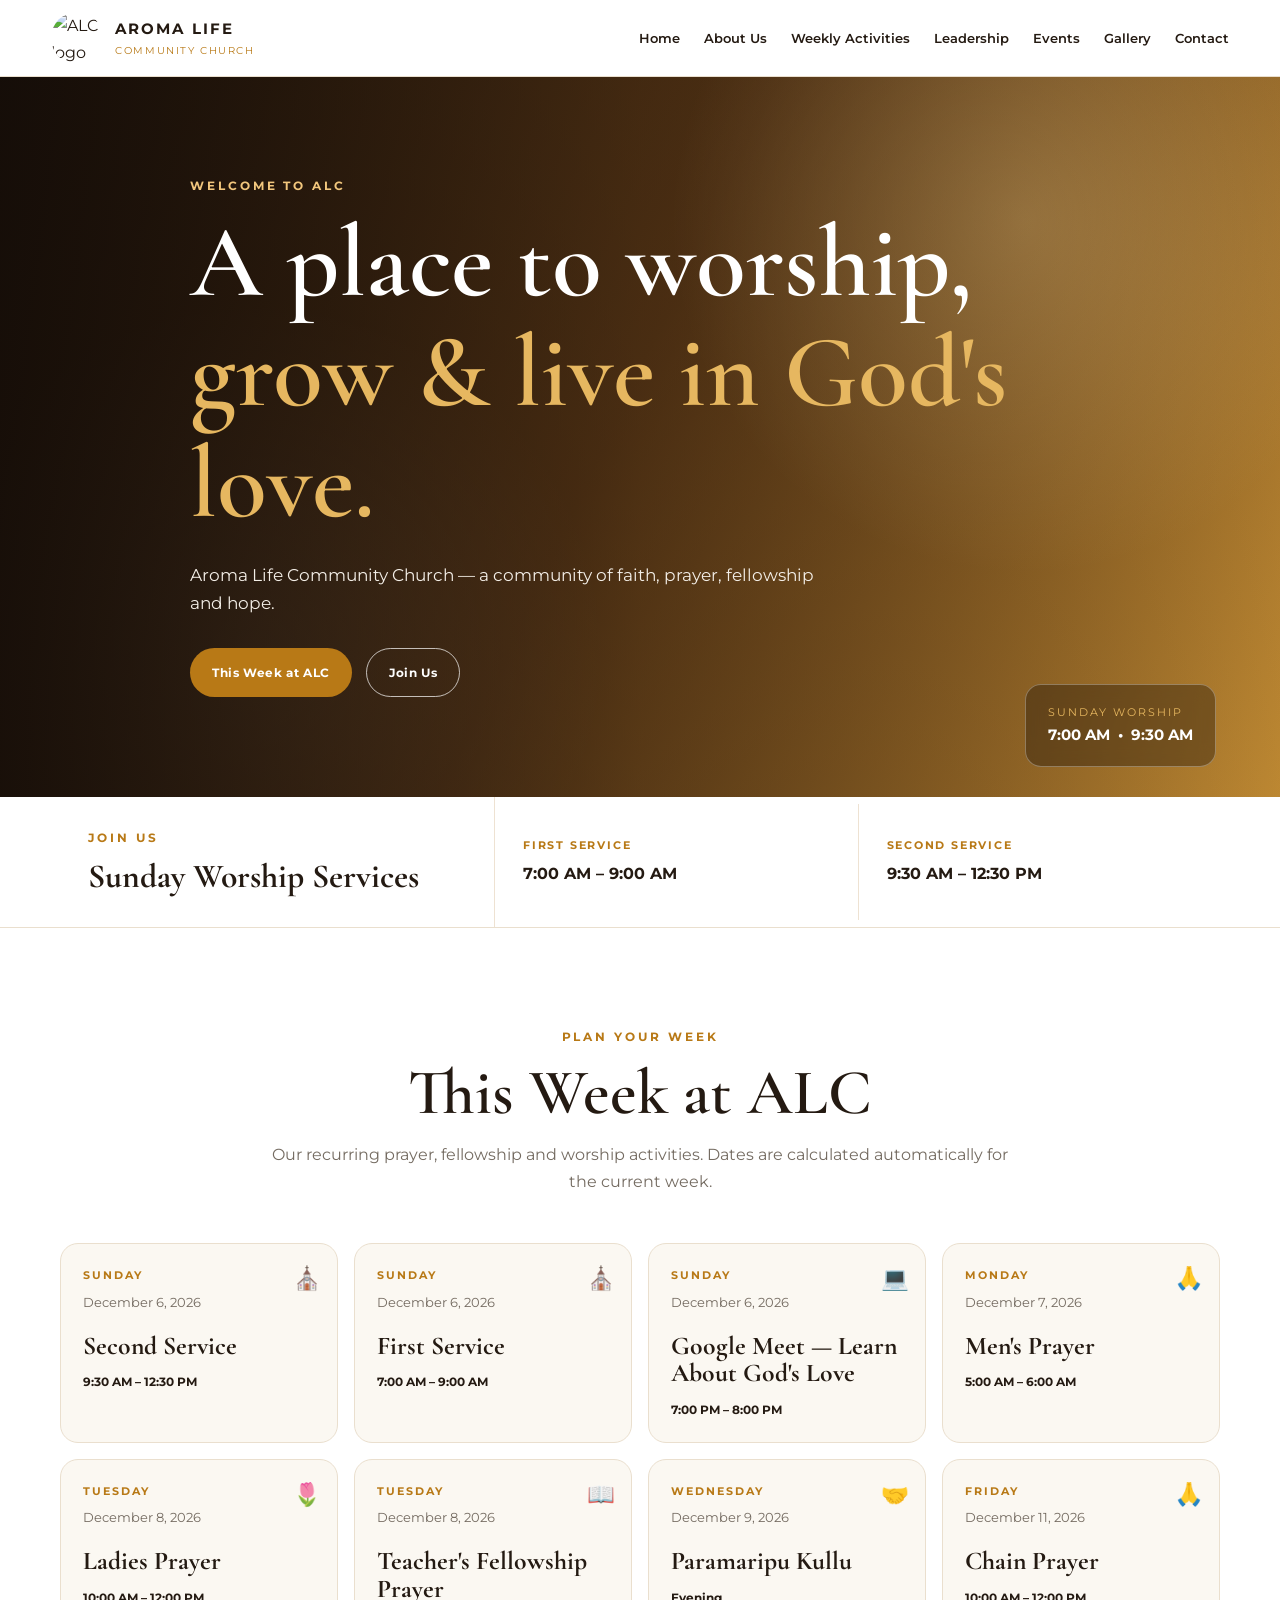
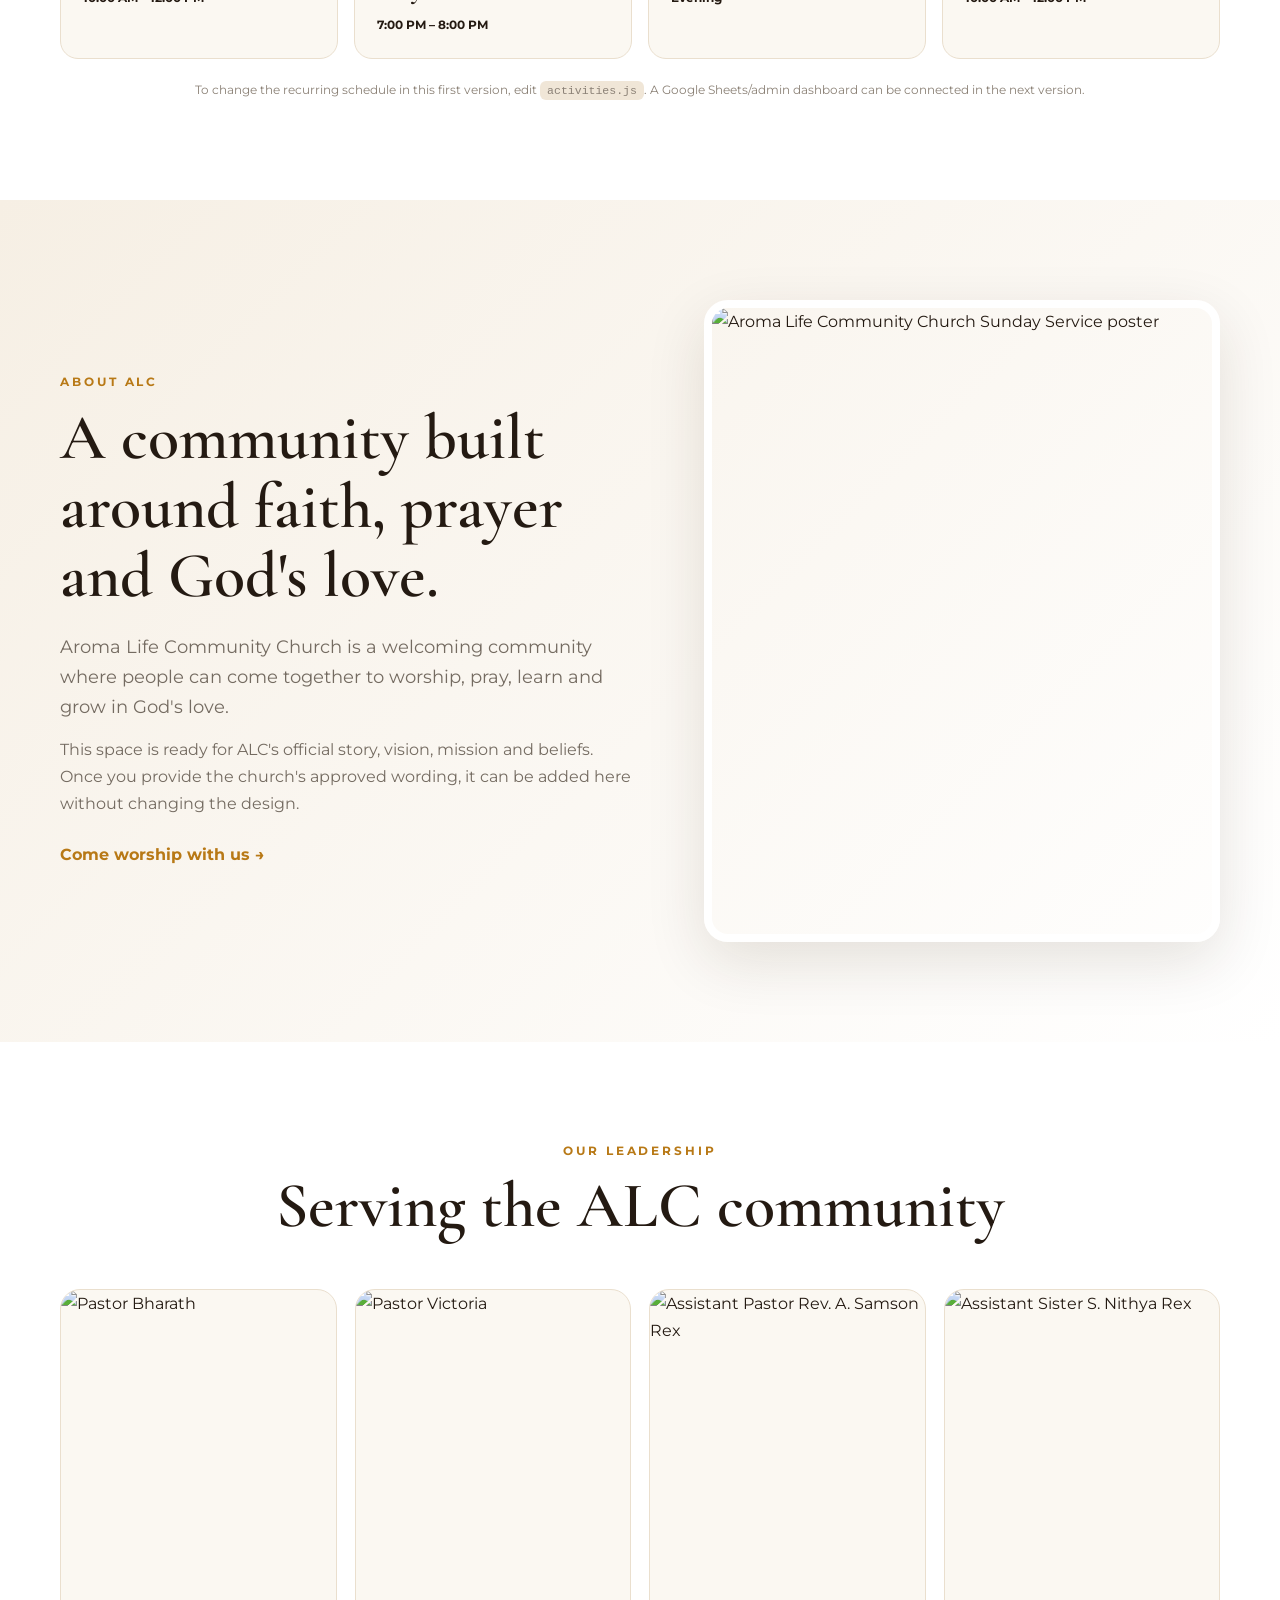
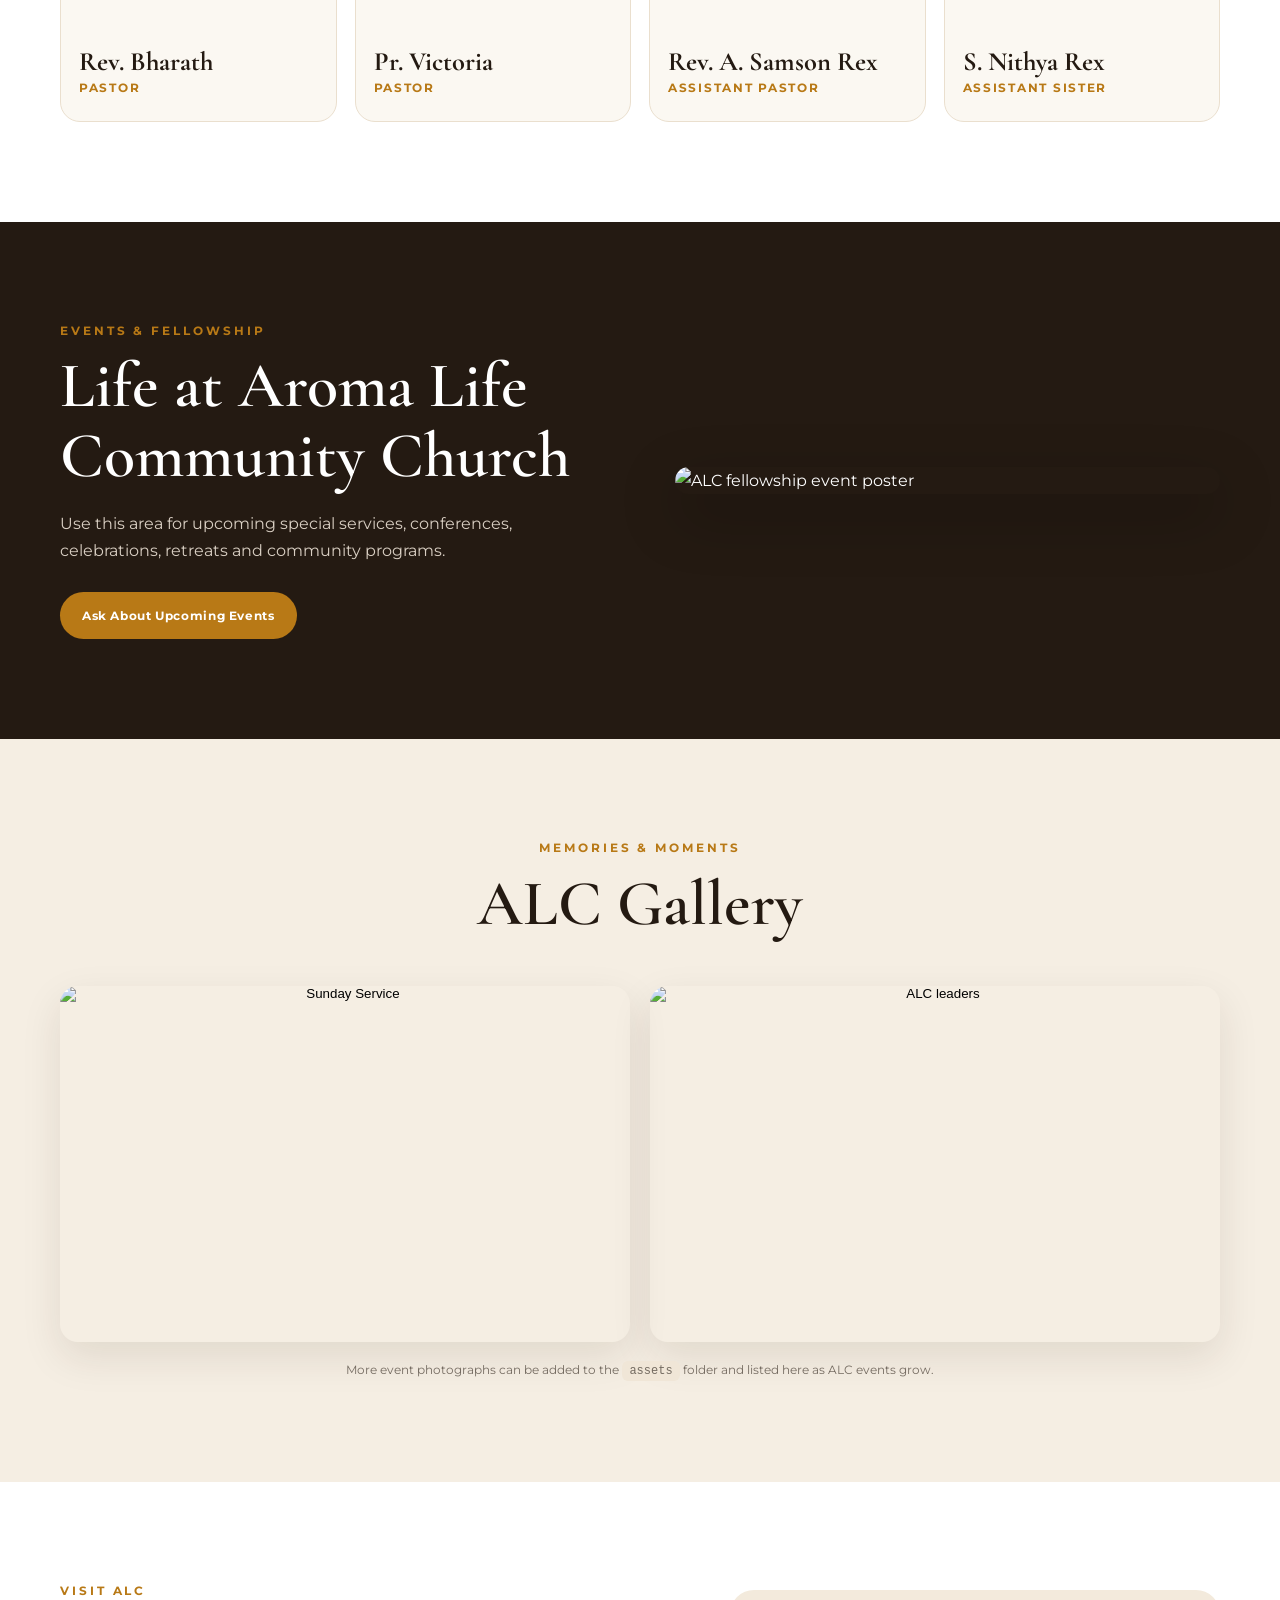
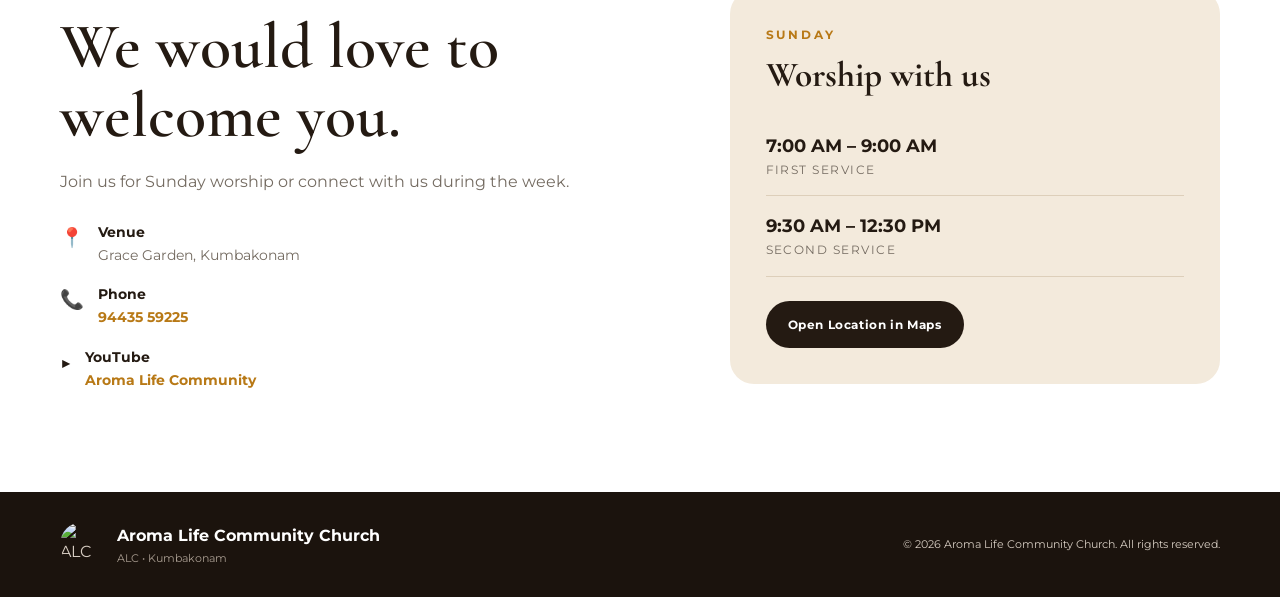
==== index.html @ df5d65b2 "Add files via upload" ====
<!DOCTYPE html>
<html lang="en">
<head>
  <meta charset="UTF-8">
  <meta name="viewport" content="width=device-width, initial-scale=1.0">
  <meta name="description" content="Aroma Life Community Church (ALC) - worship, prayer, fellowship and community in Kumbakonam. View services and weekly activities.">
  <meta name="theme-color" content="#a96f16">
  <meta property="og:title" content="Aroma Life Community Church | ALC">
  <meta property="og:description" content="Welcome to Aroma Life Community Church. Join us for worship, prayer and fellowship.">
  <title>Aroma Life Community Church | ALC</title>
  <link rel="icon" type="image/jpeg" href="assets/alc-logo.jpg">
  <link rel="preconnect" href="https://fonts.googleapis.com">
  <link rel="preconnect" href="https://fonts.gstatic.com" crossorigin>
  <link href="https://fonts.googleapis.com/css2?family=Cormorant+Garamond:wght@500;600;700&family=Montserrat:wght@400;500;600;700&display=swap" rel="stylesheet">
  <link rel="stylesheet" href="style.css">
</head>
<body>
  <header class="site-header">
    <a class="brand" href="#home" aria-label="Aroma Life Community Church home">
      <img src="assets/alc-logo.jpg" alt="ALC logo">
      <span>
        <strong>AROMA LIFE</strong>
        <small>COMMUNITY CHURCH</small>
      </span>
    </a>
    <button class="menu-toggle" aria-label="Open navigation" aria-expanded="false">☰</button>
    <nav class="nav" id="mainNav">
      <a href="#home">Home</a>
      <a href="#about">About Us</a>
      <a href="#activities">Weekly Activities</a>
      <a href="#leadership">Leadership</a>
      <a href="#events">Events</a>
      <a href="#gallery">Gallery</a>
      <a href="#contact">Contact</a>
    </nav>
  </header>

  <main>
    <section id="home" class="hero">
      <div class="hero-overlay"></div>
      <div class="hero-content">
        <p class="eyebrow">WELCOME TO ALC</p>
        <h1>A place to worship,<br><span>grow & live in God's love.</span></h1>
        <p class="hero-text">Aroma Life Community Church — a community of faith, prayer, fellowship and hope.</p>
        <div class="hero-actions">
          <a class="btn btn-primary" href="#activities">This Week at ALC</a>
          <a class="btn btn-outline" href="#contact">Join Us</a>
        </div>
      </div>
      <div class="hero-badge">
        <span>Sunday Worship</span>
        <strong>7:00 AM &nbsp;•&nbsp; 9:30 AM</strong>
      </div>
    </section>

    <section class="service-strip">
      <div class="container service-grid">
        <div class="service-intro">
          <p class="eyebrow">JOIN US</p>
          <h2>Sunday Worship Services</h2>
        </div>
        <div class="service-card">
          <span>FIRST SERVICE</span>
          <strong>7:00 AM – 9:00 AM</strong>
        </div>
        <div class="service-card">
          <span>SECOND SERVICE</span>
          <strong>9:30 AM – 12:30 PM</strong>
        </div>
      </div>
    </section>

    <section id="activities" class="section activities-section">
      <div class="container">
        <div class="section-heading">
          <p class="eyebrow">PLAN YOUR WEEK</p>
          <h2>This Week at ALC</h2>
          <p>Our recurring prayer, fellowship and worship activities. Dates are calculated automatically for the current week.</p>
        </div>
        <div id="activitiesGrid" class="activities-grid"></div>
        <p class="edit-note">To change the recurring schedule in this first version, edit <code>activities.js</code>. A Google Sheets/admin dashboard can be connected in the next version.</p>
      </div>
    </section>

    <section id="about" class="section about-section">
      <div class="container about-grid">
        <div>
          <p class="eyebrow">ABOUT ALC</p>
          <h2>A community built around faith, prayer and God's love.</h2>
          <p class="lead">Aroma Life Community Church is a welcoming community where people can come together to worship, pray, learn and grow in God's love.</p>
          <p>This space is ready for ALC's official story, vision, mission and beliefs. Once you provide the church's approved wording, it can be added here without changing the design.</p>
          <a class="text-link" href="#contact">Come worship with us →</a>
        </div>
        <div class="about-card">
          <img src="assets/sunday-service-poster.jpg" alt="Aroma Life Community Church Sunday Service poster">
        </div>
      </div>
    </section>

    <section id="leadership" class="section leadership-section">
      <div class="container">
        <div class="section-heading">
          <p class="eyebrow">OUR LEADERSHIP</p>
          <h2>Serving the ALC community</h2>
        </div>
        <div class="leaders-grid">
          <article class="leader-card">
            <img src="assets/pastor-bharath.jpg" alt="Pastor Bharath">
            <div><h3>Rev. Bharath</h3><p>Pastor</p></div>
          </article>
          <article class="leader-card">
            <img src="assets/pastor-victoria.jpg" alt="Pastor Victoria">
            <div><h3>Pr. Victoria</h3><p>Pastor</p></div>
          </article>
          <article class="leader-card">
            <img src="assets/assistant-pastor-samson-rex.jpg" alt="Assistant Pastor Rev. A. Samson Rex">
            <div><h3>Rev. A. Samson Rex</h3><p>Assistant Pastor</p></div>
          </article>
          <article class="leader-card">
            <img src="assets/assistant-sister-nithya-rex.jpg" alt="Assistant Sister S. Nithya Rex">
            <div><h3>S. Nithya Rex</h3><p>Assistant Sister</p></div>
          </article>
        </div>
      </div>
    </section>

    <section id="events" class="section events-section">
      <div class="container events-grid">
        <div class="event-copy">
          <p class="eyebrow">EVENTS & FELLOWSHIP</p>
          <h2>Life at Aroma Life Community Church</h2>
          <p>Use this area for upcoming special services, conferences, celebrations, retreats and community programs.</p>
          <a class="btn btn-primary" href="#contact">Ask About Upcoming Events</a>
        </div>
        <img src="assets/assistant-leaders-poster.jpg" alt="ALC fellowship event poster">
      </div>
    </section>

    <section id="gallery" class="section gallery-section">
      <div class="container">
        <div class="section-heading">
          <p class="eyebrow">MEMORIES & MOMENTS</p>
          <h2>ALC Gallery</h2>
        </div>
        <div class="gallery-grid">
          <button class="gallery-item" data-full="assets/sunday-service-poster.jpg"><img src="assets/sunday-service-poster.jpg" alt="Sunday Service"></button>
          <button class="gallery-item" data-full="assets/assistant-leaders-poster.jpg"><img src="assets/assistant-leaders-poster.jpg" alt="ALC leaders"></button>
        </div>
        <p class="gallery-note">More event photographs can be added to the <code>assets</code> folder and listed here as ALC events grow.</p>
      </div>
    </section>

    <section id="contact" class="section contact-section">
      <div class="container contact-grid">
        <div>
          <p class="eyebrow">VISIT ALC</p>
          <h2>We would love to welcome you.</h2>
          <p>Join us for Sunday worship or connect with us during the week.</p>
          <div class="contact-list">
            <div><span>📍</span><p><strong>Venue</strong><br>Grace Garden, Kumbakonam</p></div>
            <div><span>📞</span><p><strong>Phone</strong><br><a href="tel:+919443559225">94435 59225</a></p></div>
            <div><span>▶</span><p><strong>YouTube</strong><br><a href="https://www.youtube.com/@aromalifecommunity" target="_blank" rel="noopener">Aroma Life Community</a></p></div>
          </div>
        </div>
        <div class="contact-card">
          <p class="eyebrow">SUNDAY</p>
          <h3>Worship with us</h3>
          <div class="contact-time"><strong>7:00 AM – 9:00 AM</strong><span>First Service</span></div>
          <div class="contact-time"><strong>9:30 AM – 12:30 PM</strong><span>Second Service</span></div>
          <a class="btn btn-dark" href="https://www.google.com/maps/search/?api=1&query=Grace+Garden+Kumbakonam" target="_blank" rel="noopener">Open Location in Maps</a>
        </div>
      </div>
    </section>
  </main>

  <footer class="footer">
    <div class="container footer-grid">
      <div class="footer-brand">
        <img src="assets/alc-logo.jpg" alt="ALC logo">
        <div><strong>Aroma Life Community Church</strong><span>ALC • Kumbakonam</span></div>
      </div>
      <p>© <span id="year"></span> Aroma Life Community Church. All rights reserved.</p>
    </div>
  </footer>

  <div class="lightbox" id="lightbox" aria-hidden="true">
    <button class="lightbox-close" aria-label="Close image">×</button>
    <img id="lightboxImage" src="" alt="">
  </div>

  <script src="activities.js"></script>
  <script src="script.js"></script>
</body>
</html>
---- style.css ----
*{box-sizing:border-box;margin:0;padding:0}
:root{--gold:#b87916;--gold2:#d39a3a;--ink:#241a12;--cream:#fbf8f2;--soft:#f3eadc;--white:#fff;--muted:#746b61;--shadow:0 20px 60px rgba(50,30,10,.12)}
html{scroll-behavior:smooth}
body{font-family:Montserrat,Arial,sans-serif;color:var(--ink);background:var(--cream);line-height:1.7}
a{text-decoration:none;color:inherit}
img{max-width:100%;display:block}
.container{width:min(1160px,92%);margin:auto}
.site-header{position:sticky;top:0;z-index:50;display:flex;align-items:center;justify-content:space-between;padding:12px 4%;background:rgba(255,255,255,.96);backdrop-filter:blur(12px);border-bottom:1px solid #eadfce}
.brand{display:flex;align-items:center;gap:12px}
.brand img{width:52px;height:52px;border-radius:50%;object-fit:cover}
.brand strong{display:block;letter-spacing:.14em;font-size:.92rem}
.brand small{display:block;letter-spacing:.16em;color:var(--gold);font-size:.62rem}
.nav{display:flex;align-items:center;gap:24px;font-size:.82rem;font-weight:600}
.nav a{position:relative;padding:8px 0}
.nav a:after{content:"";position:absolute;left:0;bottom:0;width:0;height:2px;background:var(--gold);transition:.25s}
.nav a:hover:after{width:100%}
.menu-toggle{display:none;border:0;background:none;font-size:1.6rem;color:var(--ink)}
.hero{position:relative;min-height:78vh;display:grid;place-items:center;overflow:hidden;background:linear-gradient(115deg,#20170f 0%,#5d3b19 48%,#d39a3a 100%)}
.hero:before{content:"";position:absolute;inset:0;background:radial-gradient(circle at 80% 20%,rgba(255,220,150,.38),transparent 30%),radial-gradient(circle at 20% 80%,rgba(255,255,255,.09),transparent 30%)}
.hero-overlay{position:absolute;inset:0;background:linear-gradient(90deg,rgba(20,12,7,.88),rgba(45,25,8,.42),rgba(60,30,5,.15))}
.hero-content{position:relative;z-index:2;width:min(900px,90%);color:#fff;text-align:left;padding:100px 0}
.eyebrow{font-size:.73rem;letter-spacing:.25em;font-weight:700;color:var(--gold);text-transform:uppercase;margin-bottom:10px}
.hero .eyebrow{color:#f2c77d}
h1,h2,h3{font-family:"Cormorant Garamond",Georgia,serif;line-height:1.08}
h1{font-size:clamp(3.4rem,8vw,7rem);font-weight:600}
h1 span{color:#e6b760}
.hero-text{max-width:650px;margin:22px 0 30px;font-size:1.05rem;color:#f3eee7}
.hero-actions{display:flex;gap:14px;flex-wrap:wrap}
.btn{display:inline-flex;align-items:center;justify-content:center;padding:13px 22px;border-radius:999px;font-size:.78rem;font-weight:700;letter-spacing:.05em;transition:.25s}
.btn-primary{background:var(--gold);color:#fff}.btn-primary:hover{background:#955f0e;transform:translateY(-2px)}
.btn-outline{border:1px solid rgba(255,255,255,.7);color:#fff}.btn-outline:hover{background:#fff;color:var(--ink)}
.btn-dark{background:var(--ink);color:#fff}.btn-dark:hover{background:#4b3420}
.hero-badge{position:absolute;right:5%;bottom:30px;z-index:2;padding:18px 22px;border:1px solid rgba(255,255,255,.3);background:rgba(20,12,7,.35);backdrop-filter:blur(10px);color:#fff;border-radius:16px}
.hero-badge span,.hero-badge strong{display:block}.hero-badge span{font-size:.7rem;letter-spacing:.18em;text-transform:uppercase;color:#e6b760}.hero-badge strong{font-size:.95rem}
.service-strip{background:#fff;border-bottom:1px solid #eadfce}
.service-grid{display:grid;grid-template-columns:1.2fr 1fr 1fr;align-items:center}
.service-intro,.service-card{padding:32px 28px}.service-intro{border-right:1px solid #eee2d2}.service-intro h2{font-size:2.1rem}
.service-card{display:flex;flex-direction:column;gap:5px}.service-card+ .service-card{border-left:1px solid #eee2d2}.service-card span{font-size:.7rem;letter-spacing:.16em;color:var(--gold);font-weight:700}.service-card strong{font-size:1rem}
.section{padding:100px 0}.section-heading{text-align:center;max-width:760px;margin:0 auto 48px}.section-heading h2,.about-grid h2,.events-grid h2,.contact-grid h2{font-size:clamp(2.6rem,5vw,4.4rem);font-weight:600}.section-heading>p:last-child{color:var(--muted);margin-top:14px}
.activities-section{background:#fff}.activities-grid{display:grid;grid-template-columns:repeat(4,1fr);gap:16px}
.activity-card{background:var(--cream);border:1px solid #eadfce;border-radius:18px;padding:22px;min-height:190px;position:relative;overflow:hidden;transition:.25s}
.activity-card:hover{transform:translateY(-4px);box-shadow:var(--shadow)}
.activity-day{font-size:.68rem;letter-spacing:.18em;text-transform:uppercase;color:var(--gold);font-weight:700}.activity-date{font-size:.83rem;color:var(--muted);margin:6px 0 18px}
.activity-card h3{font-size:1.6rem}.activity-time{font-size:.78rem;font-weight:700;margin-top:12px}.activity-icon{position:absolute;right:16px;top:15px;font-size:1.4rem}
.edit-note{text-align:center;color:#8b8176;font-size:.72rem;margin-top:22px}.edit-note code,.gallery-note code{background:#f0e6d7;padding:3px 7px;border-radius:6px}
.about-section{background:linear-gradient(135deg,#f6efe4,#fff)}
.about-grid{display:grid;grid-template-columns:1fr .9fr;gap:70px;align-items:center}.about-grid .lead{font-size:1.1rem;margin:22px 0 14px;color:#4d433a}.about-grid p:not(.eyebrow){color:var(--muted)}
.about-card{border-radius:24px;overflow:hidden;box-shadow:var(--shadow);border:8px solid #fff}.about-card img{width:100%;aspect-ratio:4/5;object-fit:cover}
.text-link{display:inline-block;margin-top:24px;color:var(--gold);font-weight:700}
.leadership-section{background:#fff}.leaders-grid{display:grid;grid-template-columns:repeat(4,1fr);gap:18px}
.leader-card{background:#fbf8f2;border:1px solid #eadfce;border-radius:20px;overflow:hidden;transition:.25s}.leader-card:hover{transform:translateY(-5px);box-shadow:var(--shadow)}
.leader-card img{width:100%;height:340px;object-fit:cover;object-position:center top}.leader-card div{padding:18px 18px 22px}.leader-card h3{font-size:1.65rem}.leader-card p{color:var(--gold);font-size:.72rem;text-transform:uppercase;letter-spacing:.15em;font-weight:700;margin-top:3px}
.events-section{background:#241a12;color:#fff}.events-grid{display:grid;grid-template-columns:1fr 1fr;gap:70px;align-items:center}.events-grid p:not(.eyebrow){color:#d9cfc3;margin:20px 0 28px}.events-grid img{border-radius:22px;box-shadow:0 20px 60px rgba(0,0,0,.3)}
.gallery-section{background:#f5eee3}.gallery-grid{display:grid;grid-template-columns:repeat(2,1fr);gap:20px}.gallery-item{border:0;padding:0;background:none;cursor:pointer;border-radius:18px;overflow:hidden;box-shadow:0 15px 40px rgba(50,30,10,.1)}.gallery-item img{width:100%;aspect-ratio:16/10;object-fit:cover;transition:.4s}.gallery-item:hover img{transform:scale(1.03)}.gallery-note{text-align:center;color:var(--muted);font-size:.75rem;margin-top:18px}
.contact-section{background:#fff}.contact-grid{display:grid;grid-template-columns:1.1fr .9fr;gap:70px;align-items:center}.contact-grid>div>p:not(.eyebrow){color:var(--muted);margin:18px 0 26px}.contact-list{display:grid;gap:16px}.contact-list>div{display:flex;gap:14px;align-items:flex-start}.contact-list span{font-size:1.2rem}.contact-list p{font-size:.85rem;color:var(--muted)}.contact-list strong{color:var(--ink)}.contact-list a{color:var(--gold);font-weight:700}
.contact-card{background:var(--soft);border-radius:24px;padding:36px}.contact-card h3{font-size:2.2rem;margin-bottom:22px}.contact-time{padding:15px 0;border-bottom:1px solid #ddcfba}.contact-time strong,.contact-time span{display:block}.contact-time strong{font-size:1.1rem}.contact-time span{font-size:.72rem;color:var(--muted);text-transform:uppercase;letter-spacing:.13em}.contact-card .btn{margin-top:24px}
.footer{background:#1b130d;color:#d7cdc2;padding:30px 0}.footer-grid{display:flex;justify-content:space-between;gap:25px;align-items:center}.footer-brand{display:flex;gap:12px;align-items:center}.footer-brand img{width:45px;height:45px;border-radius:50%;object-fit:cover}.footer-brand strong,.footer-brand span{display:block}.footer-brand strong{color:#fff}.footer-brand span{font-size:.7rem;color:#a99d91}.footer-grid>p{font-size:.7rem}
.lightbox{display:none;position:fixed;inset:0;background:rgba(10,7,4,.9);z-index:100;align-items:center;justify-content:center;padding:30px}.lightbox.open{display:flex}.lightbox img{max-height:90vh;max-width:90vw;border-radius:10px}.lightbox-close{position:absolute;right:25px;top:15px;background:none;border:0;color:#fff;font-size:3rem;cursor:pointer}
@media(max-width:1050px){.nav{gap:14px}.activities-grid{grid-template-columns:repeat(2,1fr)}.leaders-grid{grid-template-columns:repeat(2,1fr)}}
@media(max-width:800px){.site-header{padding:10px 5%}.menu-toggle{display:block}.nav{display:none;position:absolute;left:0;right:0;top:76px;background:#fff;padding:14px 6%;box-shadow:0 15px 30px rgba(0,0,0,.08);flex-direction:column;align-items:flex-start}.nav.open{display:flex}.hero{min-height:82vh}.hero-content{padding:80px 0}.hero-badge{left:5%;right:auto;bottom:22px}.service-grid,.about-grid,.events-grid,.contact-grid{grid-template-columns:1fr}.service-intro{border-right:0;border-bottom:1px solid #eee2d2}.service-card+ .service-card{border-left:0;border-top:1px solid #eee2d2}.about-grid,.events-grid,.contact-grid{gap:35px}.section{padding:75px 0}}
@media(max-width:560px){.brand strong{font-size:.78rem}.brand small{font-size:.52rem}.brand img{width:45px;height:45px}.hero h1{font-size:3.4rem}.hero-text{font-size:.9rem}.hero-badge{padding:13px 16px}.activities-grid,.leaders-grid,.gallery-grid{grid-template-columns:1fr}.leader-card img{height:390px}.section-heading{margin-bottom:34px}.footer-grid{flex-direction:column;align-items:flex-start}}
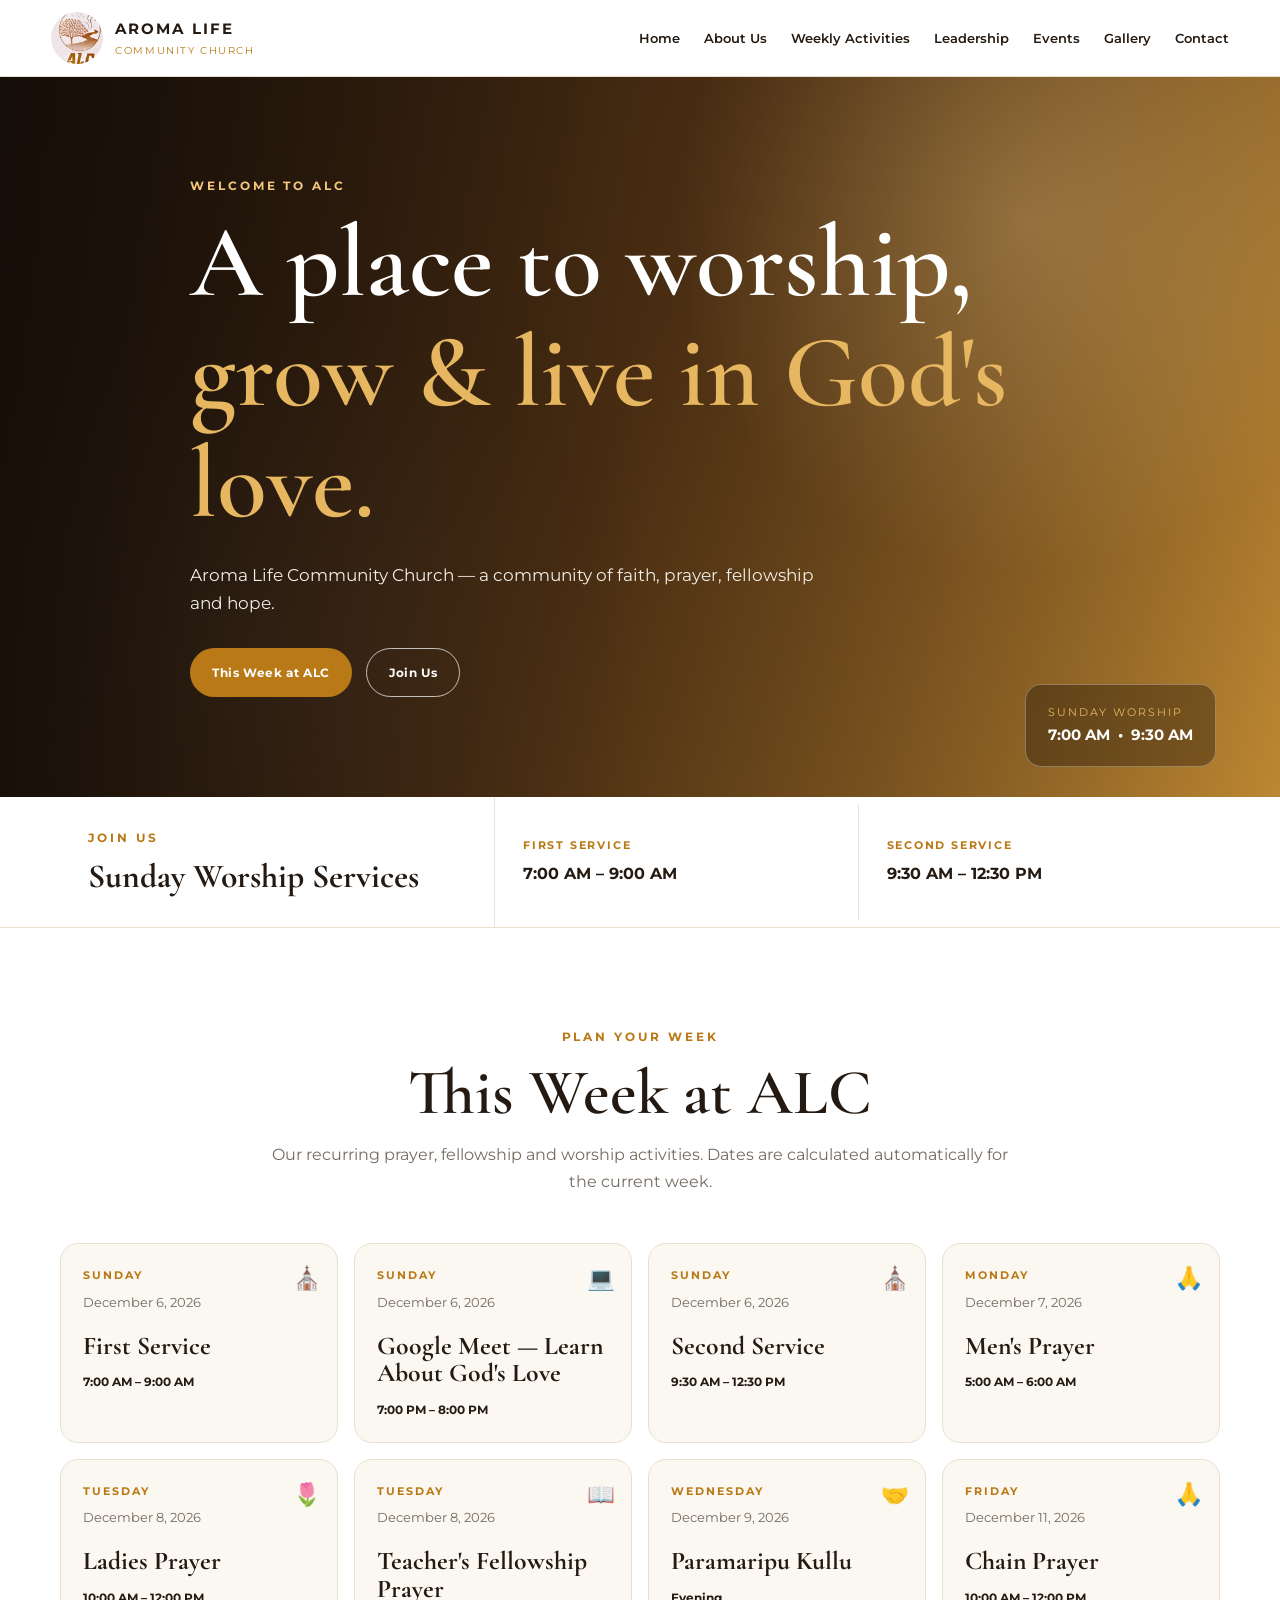
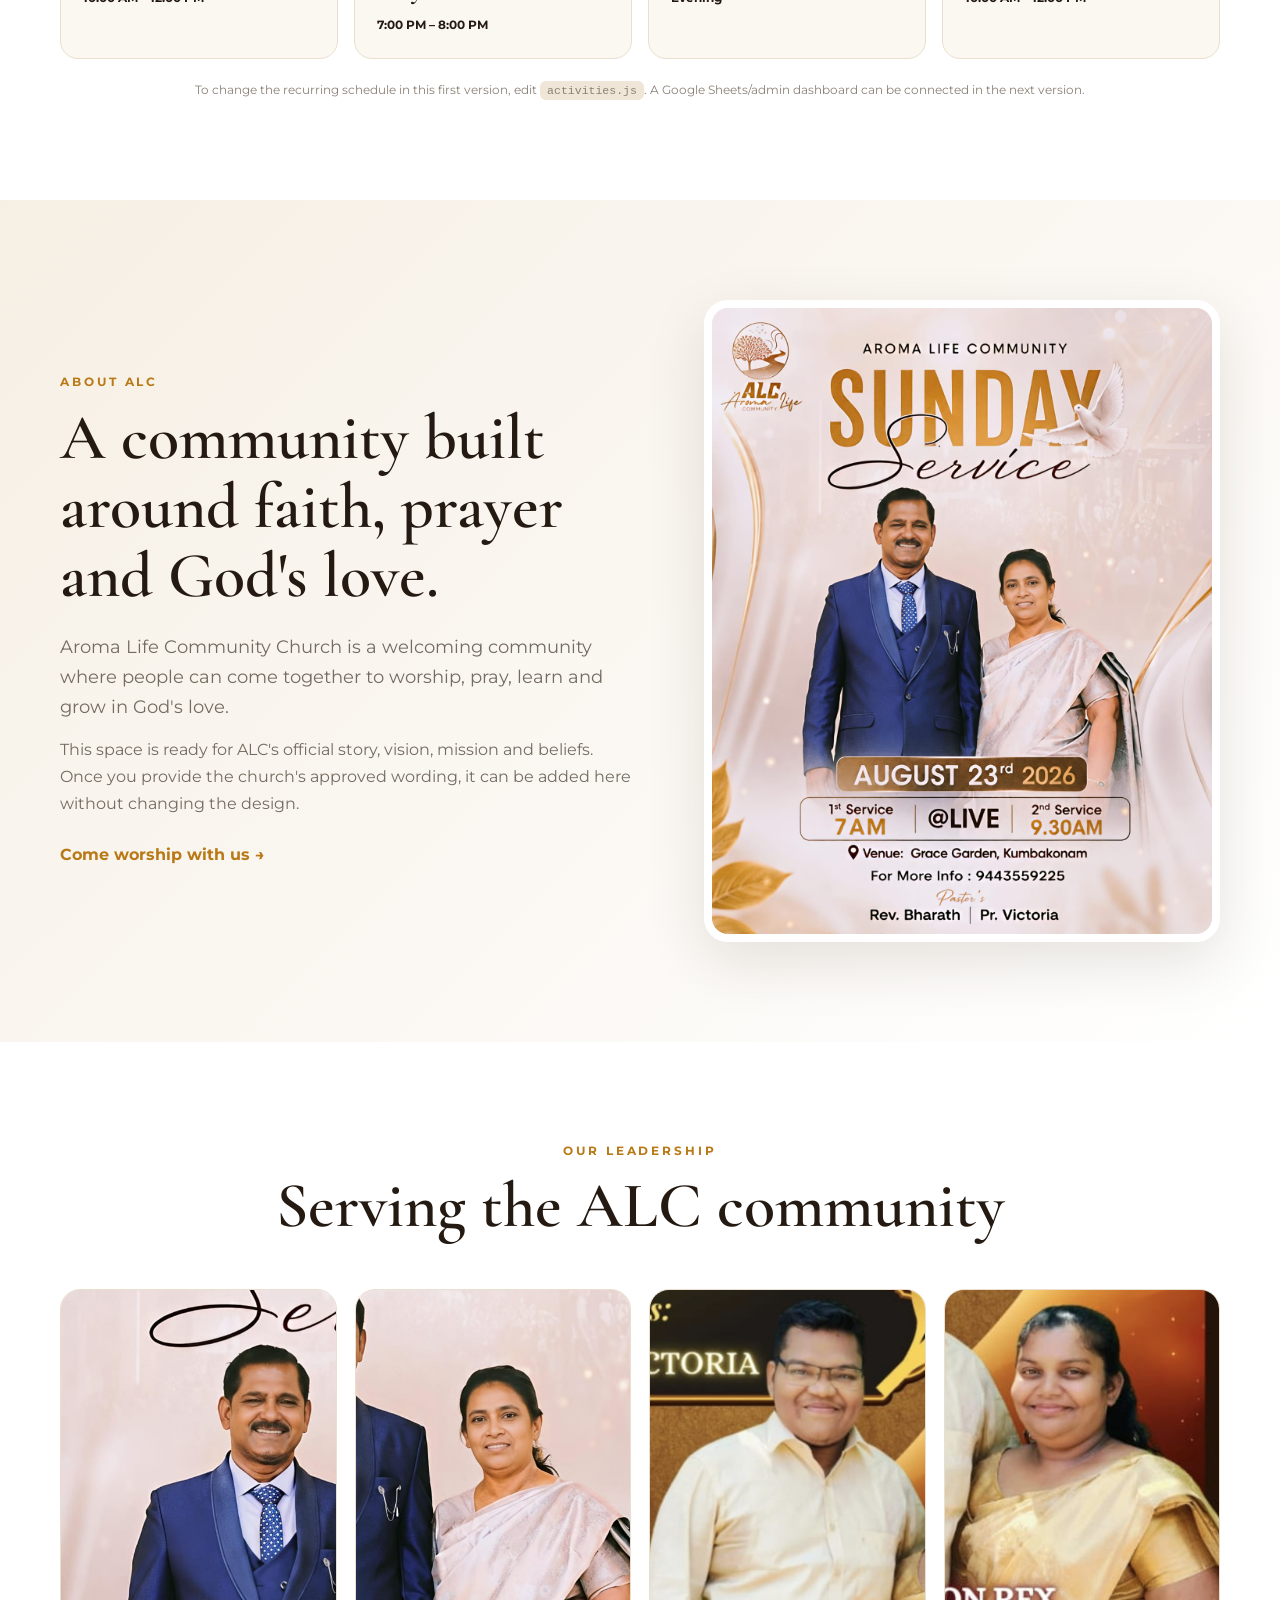
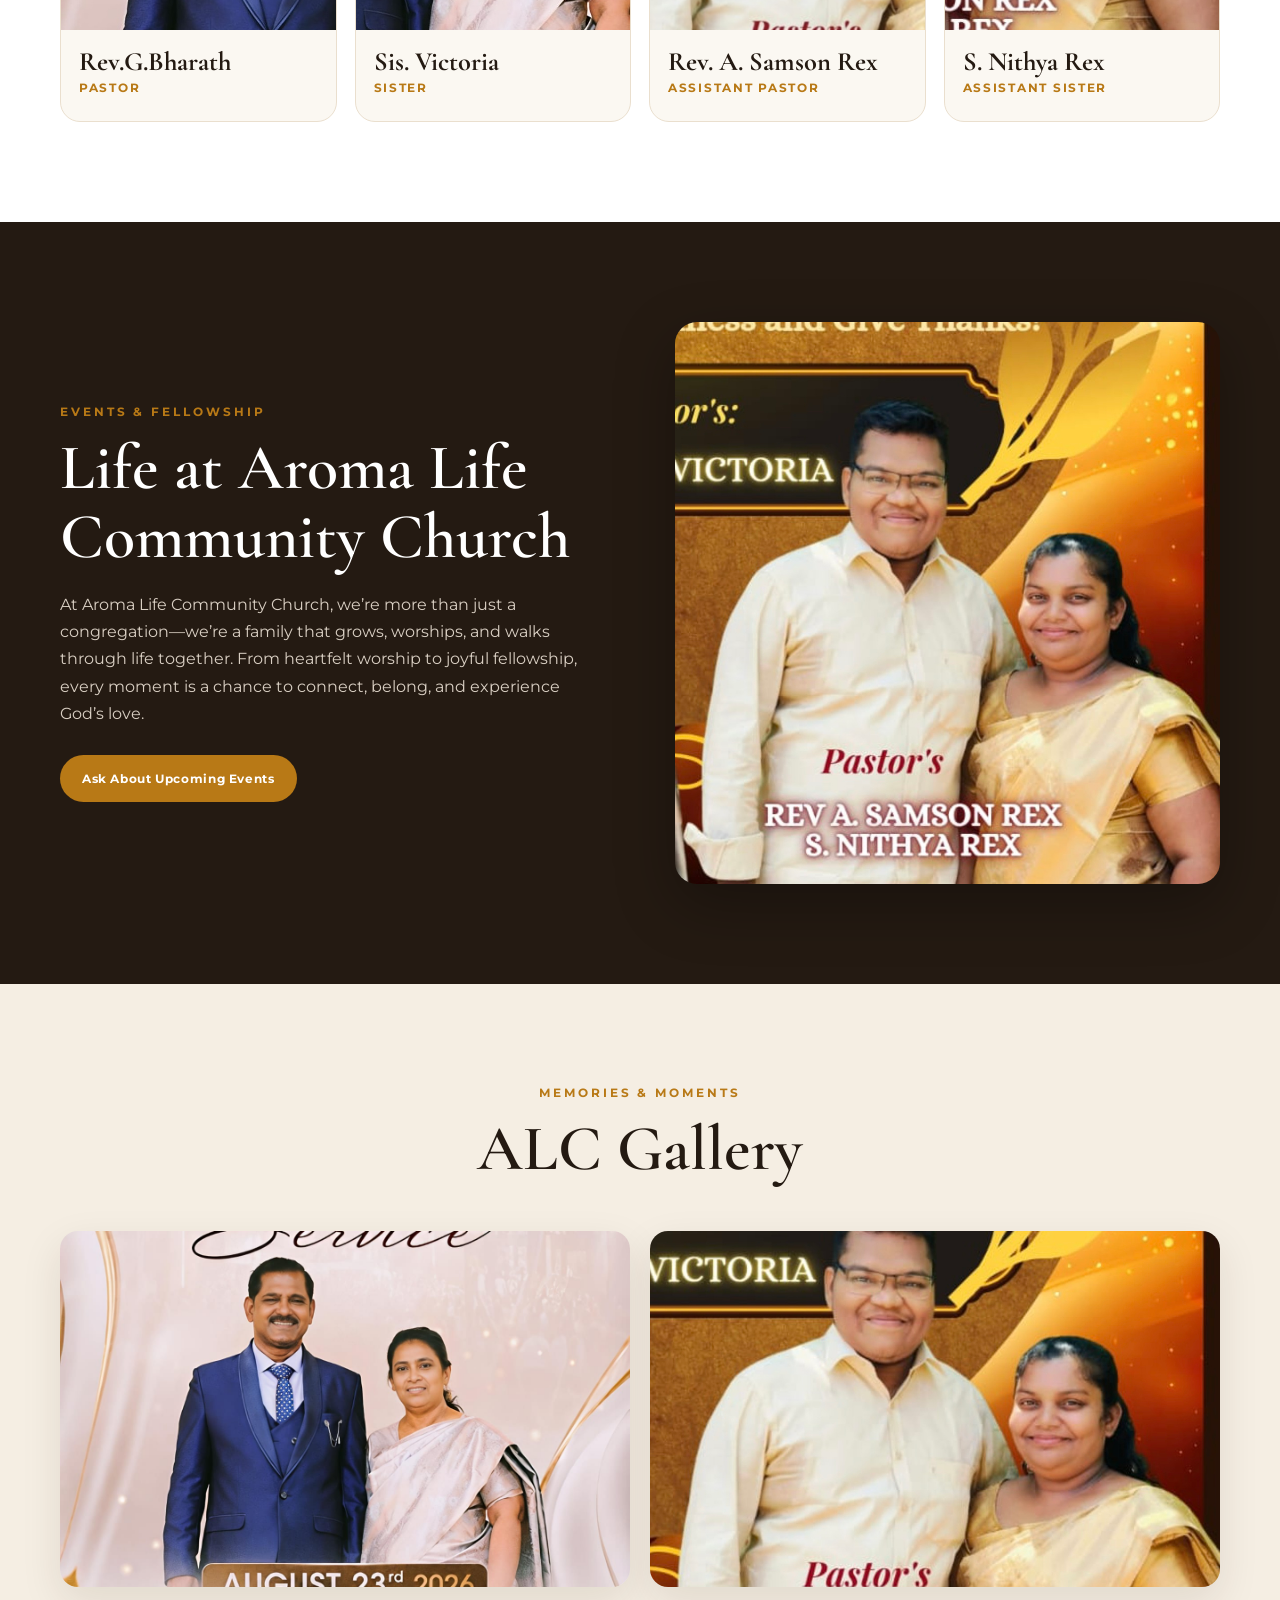
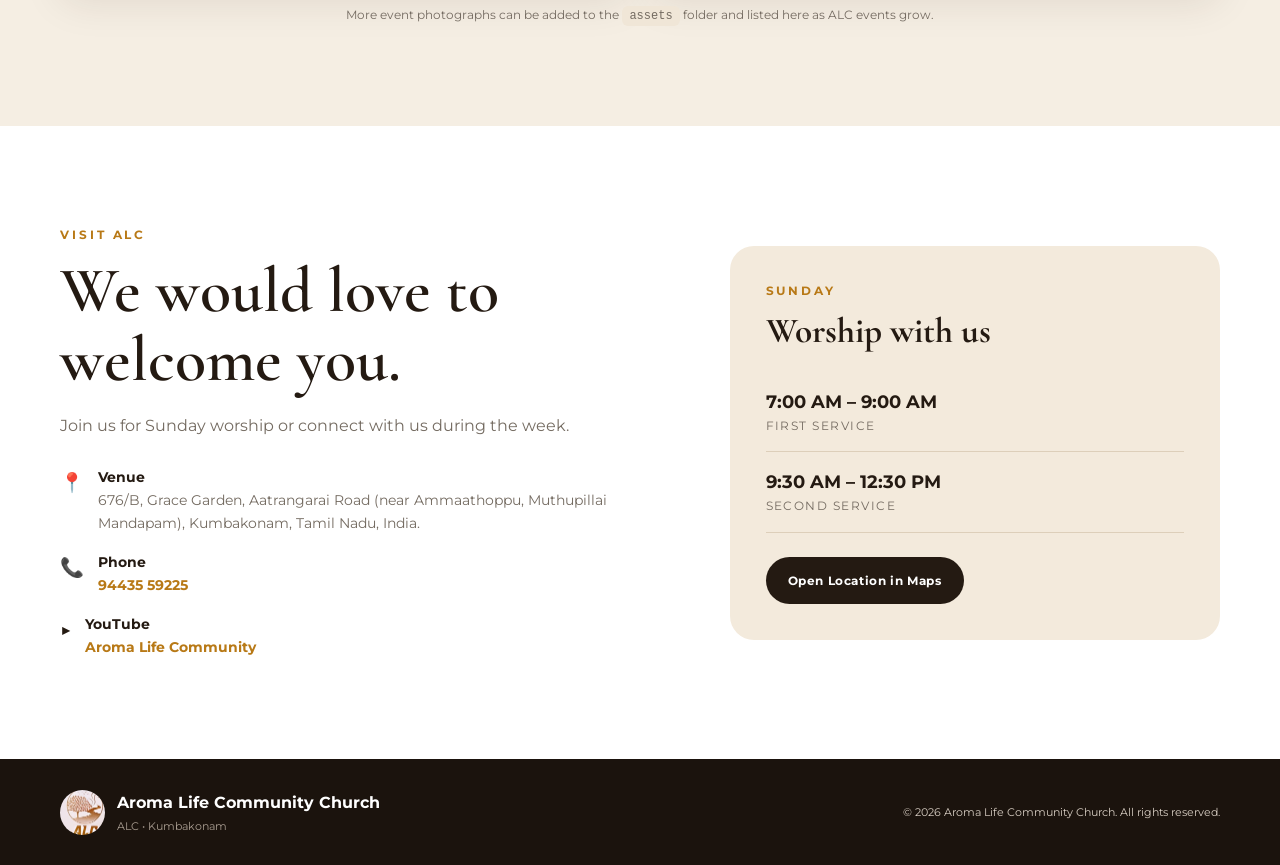
==== commit bf8d2279: "Update index.html" ====
--- a/index.html
+++ b/index.html
@@ -106,11 +106,11 @@
         <div class="leaders-grid">
           <article class="leader-card">
             <img src="assets/pastor-bharath.jpg" alt="Pastor Bharath">
-            <div><h3>Rev. Bharath</h3><p>Pastor</p></div>
+            <div><h3>Rev.G.Bharath</h3><p>Pastor</p></div>
           </article>
           <article class="leader-card">
             <img src="assets/pastor-victoria.jpg" alt="Pastor Victoria">
-            <div><h3>Pr. Victoria</h3><p>Pastor</p></div>
+            <div><h3>Sis. Victoria</h3><p>Sister</p></div>
           </article>
           <article class="leader-card">
             <img src="assets/assistant-pastor-samson-rex.jpg" alt="Assistant Pastor Rev. A. Samson Rex">
@@ -129,7 +129,9 @@
         <div class="event-copy">
           <p class="eyebrow">EVENTS & FELLOWSHIP</p>
           <h2>Life at Aroma Life Community Church</h2>
-          <p>Use this area for upcoming special services, conferences, celebrations, retreats and community programs.</p>
+          <p>At Aroma Life Community Church, we’re more than just a congregation—we’re a family that grows, worships, and walks through life together.
+From heartfelt worship to joyful fellowship, every moment is a chance to connect, belong, and experience God’s love.
+</p>
           <a class="btn btn-primary" href="#contact">Ask About Upcoming Events</a>
         </div>
         <img src="assets/assistant-leaders-poster.jpg" alt="ALC fellowship event poster">
@@ -157,7 +159,7 @@
           <h2>We would love to welcome you.</h2>
           <p>Join us for Sunday worship or connect with us during the week.</p>
           <div class="contact-list">
-            <div><span>📍</span><p><strong>Venue</strong><br>Grace Garden, Kumbakonam</p></div>
+            <div><span>📍</span><p><strong>Venue</strong><br>676/B, Grace Garden, Aatrangarai Road (near Ammaathoppu, Muthupillai Mandapam), Kumbakonam, Tamil Nadu, India.</p></div>
             <div><span>📞</span><p><strong>Phone</strong><br><a href="tel:+919443559225">94435 59225</a></p></div>
             <div><span>▶</span><p><strong>YouTube</strong><br><a href="https://www.youtube.com/@aromalifecommunity" target="_blank" rel="noopener">Aroma Life Community</a></p></div>
           </div>
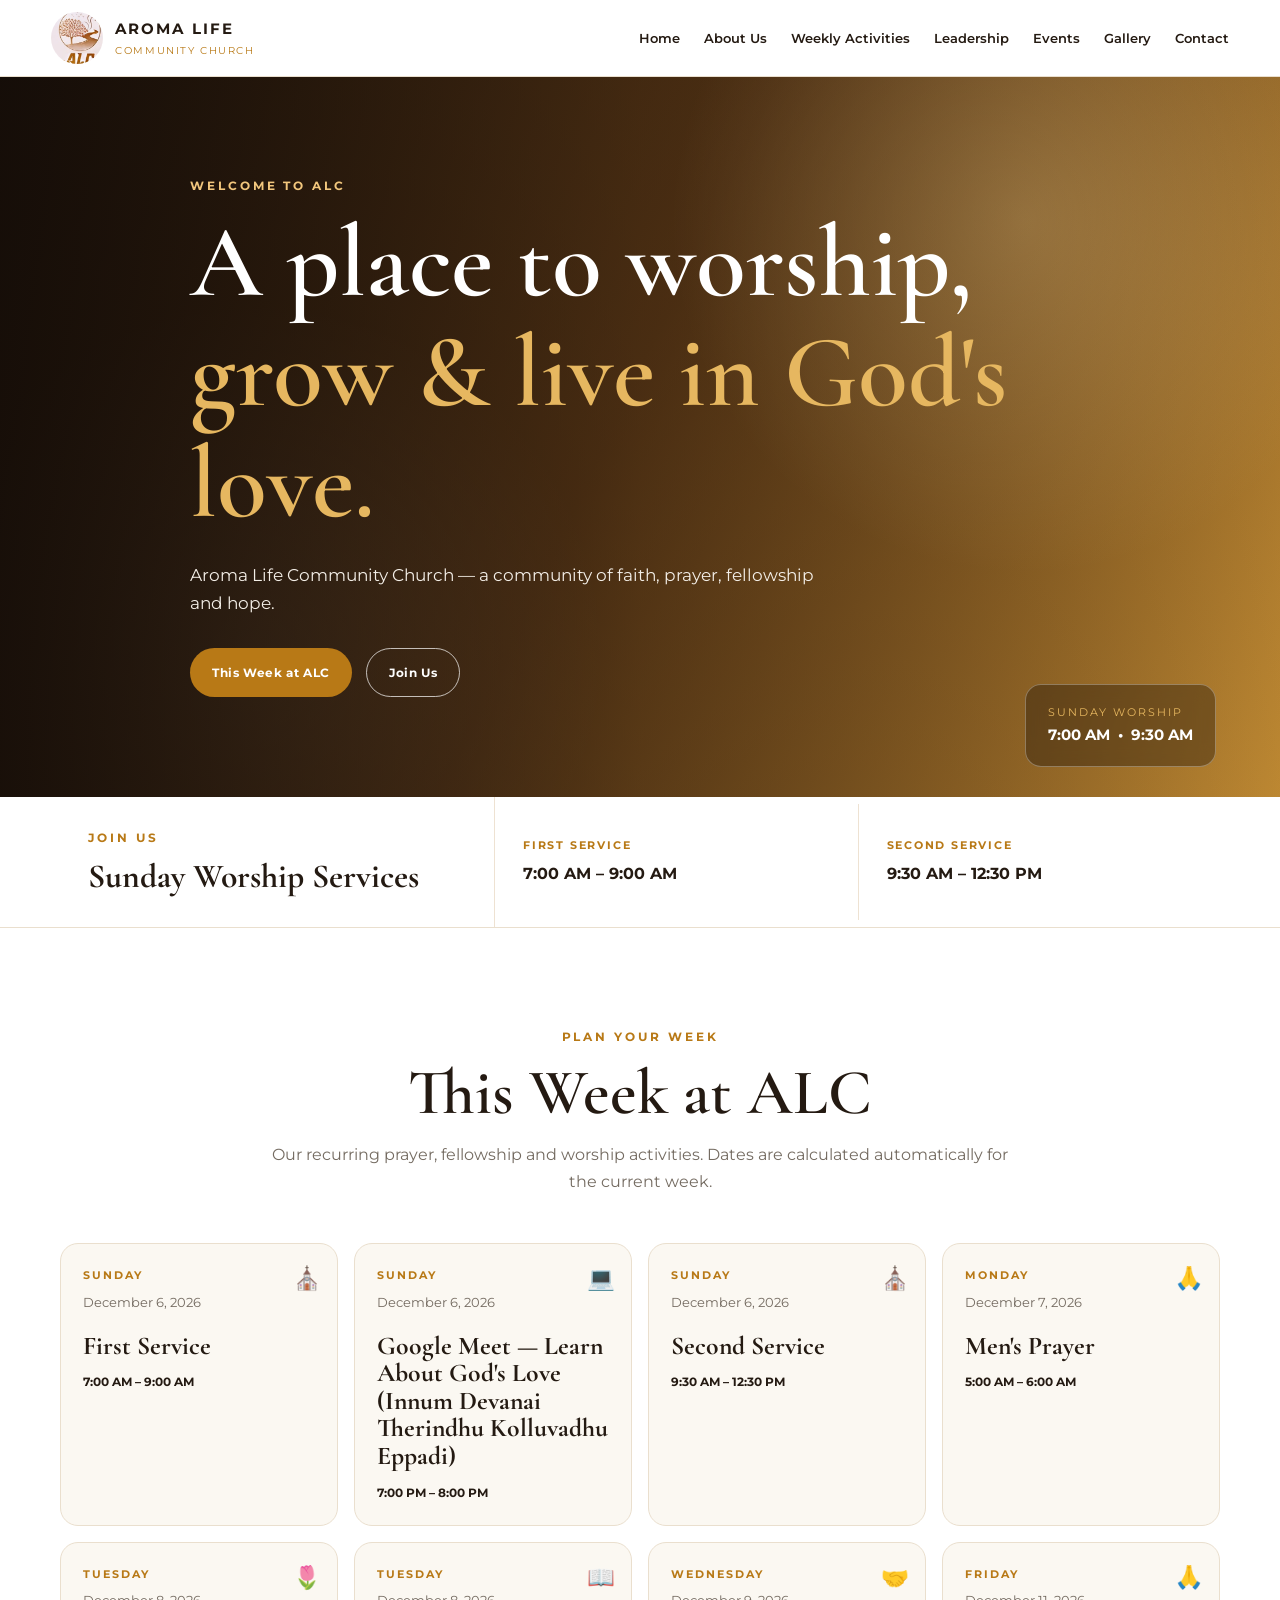
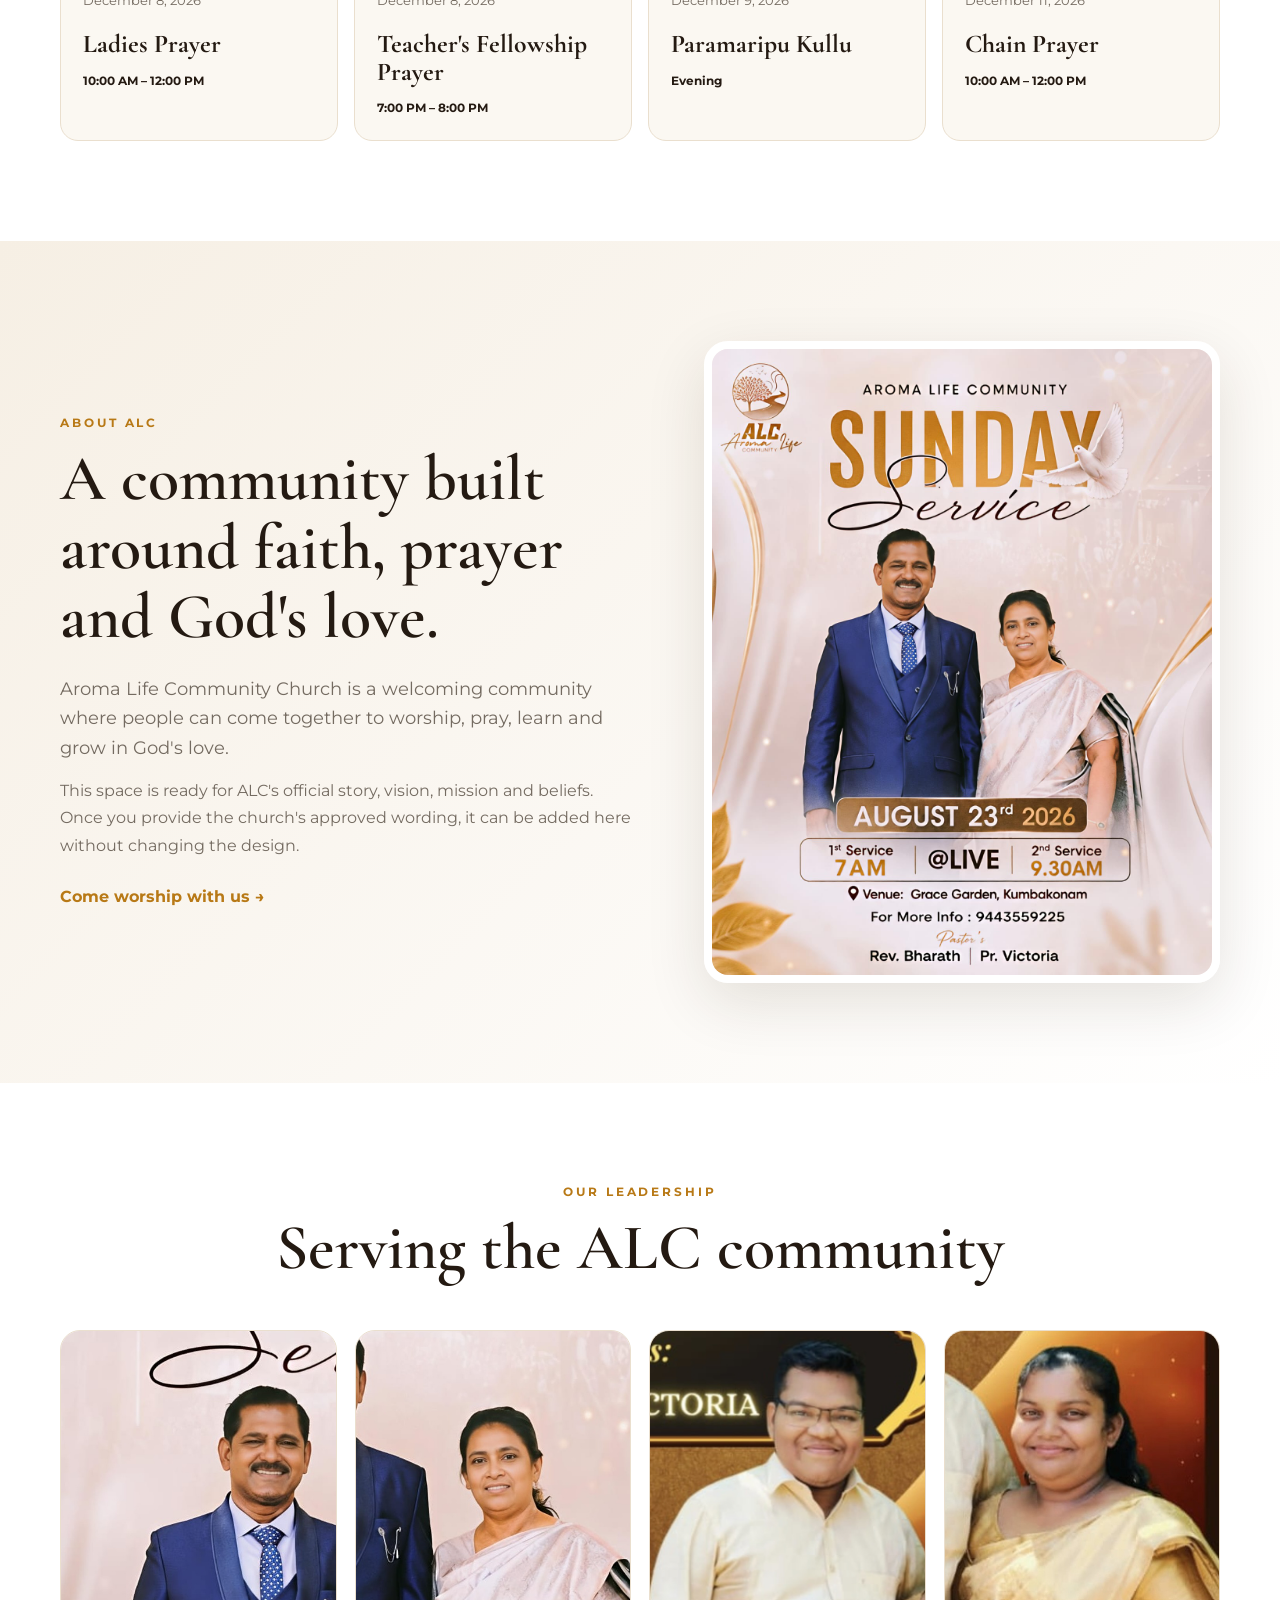
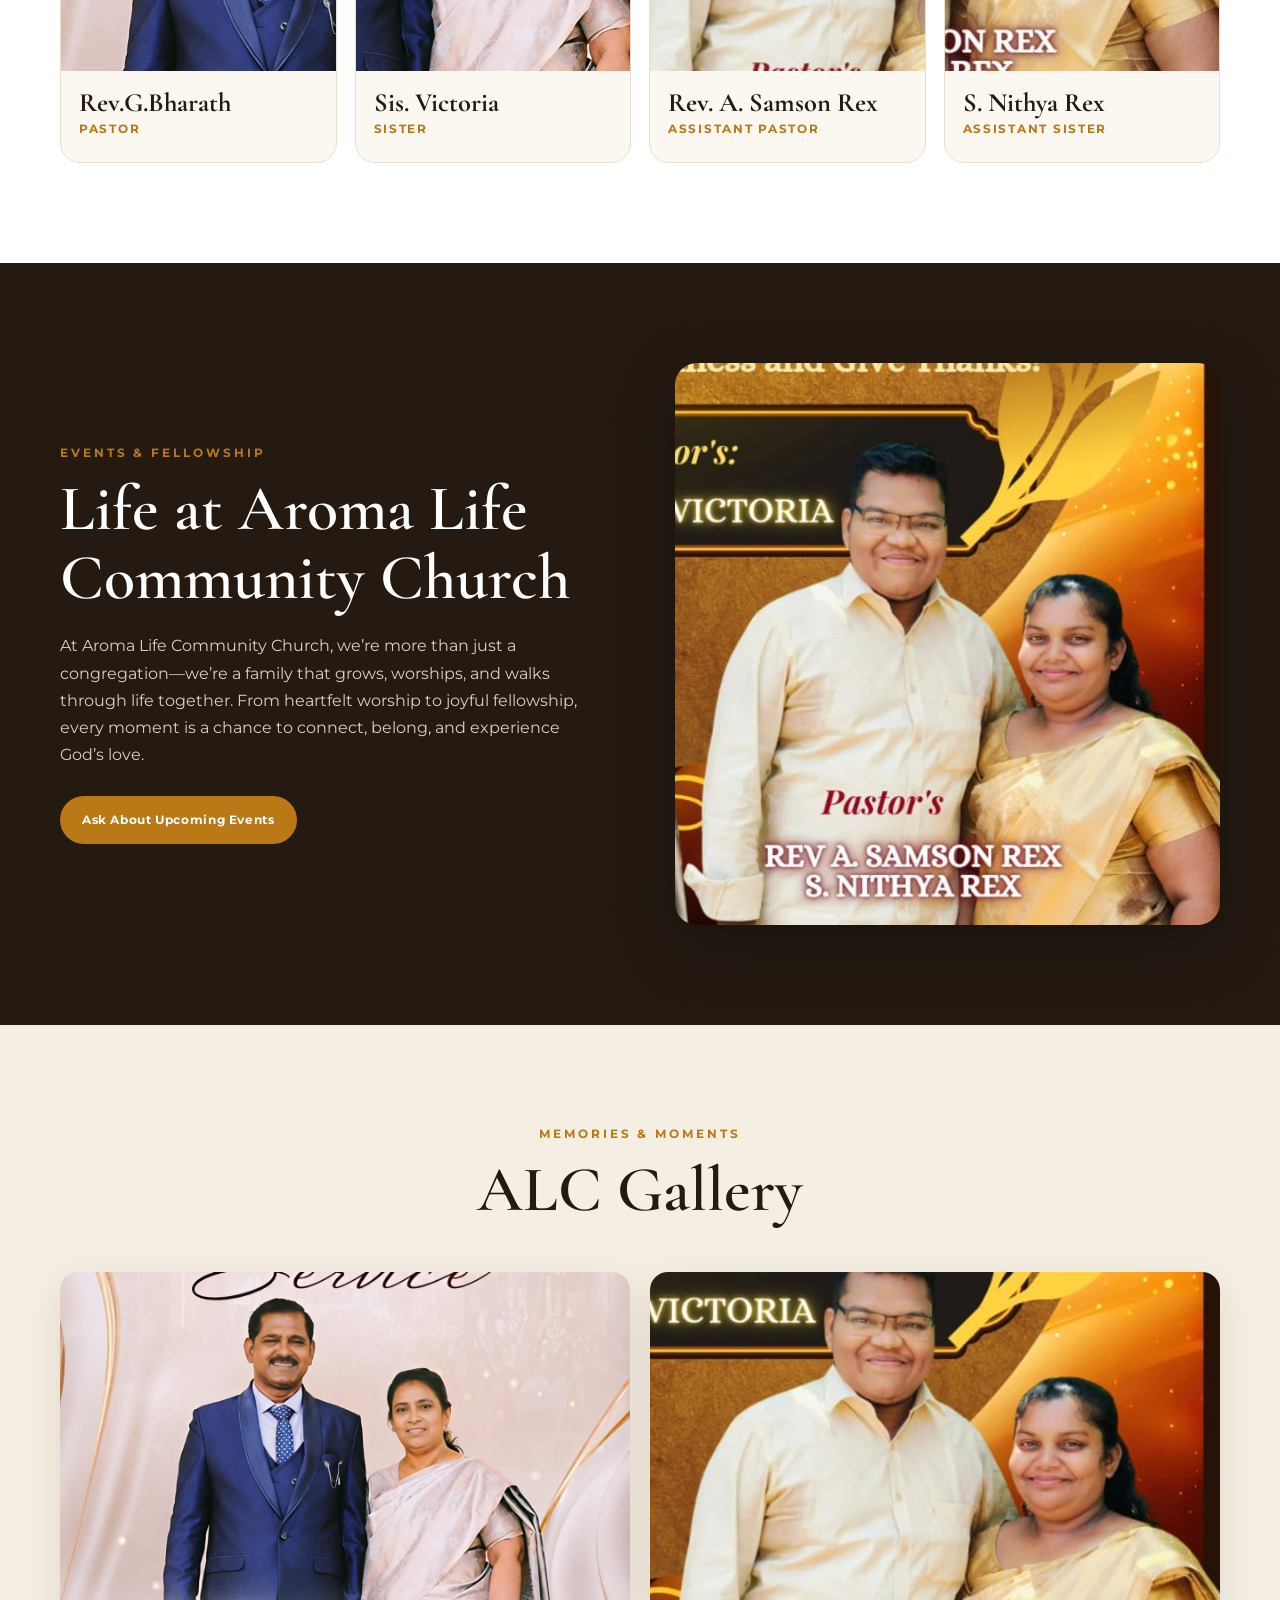
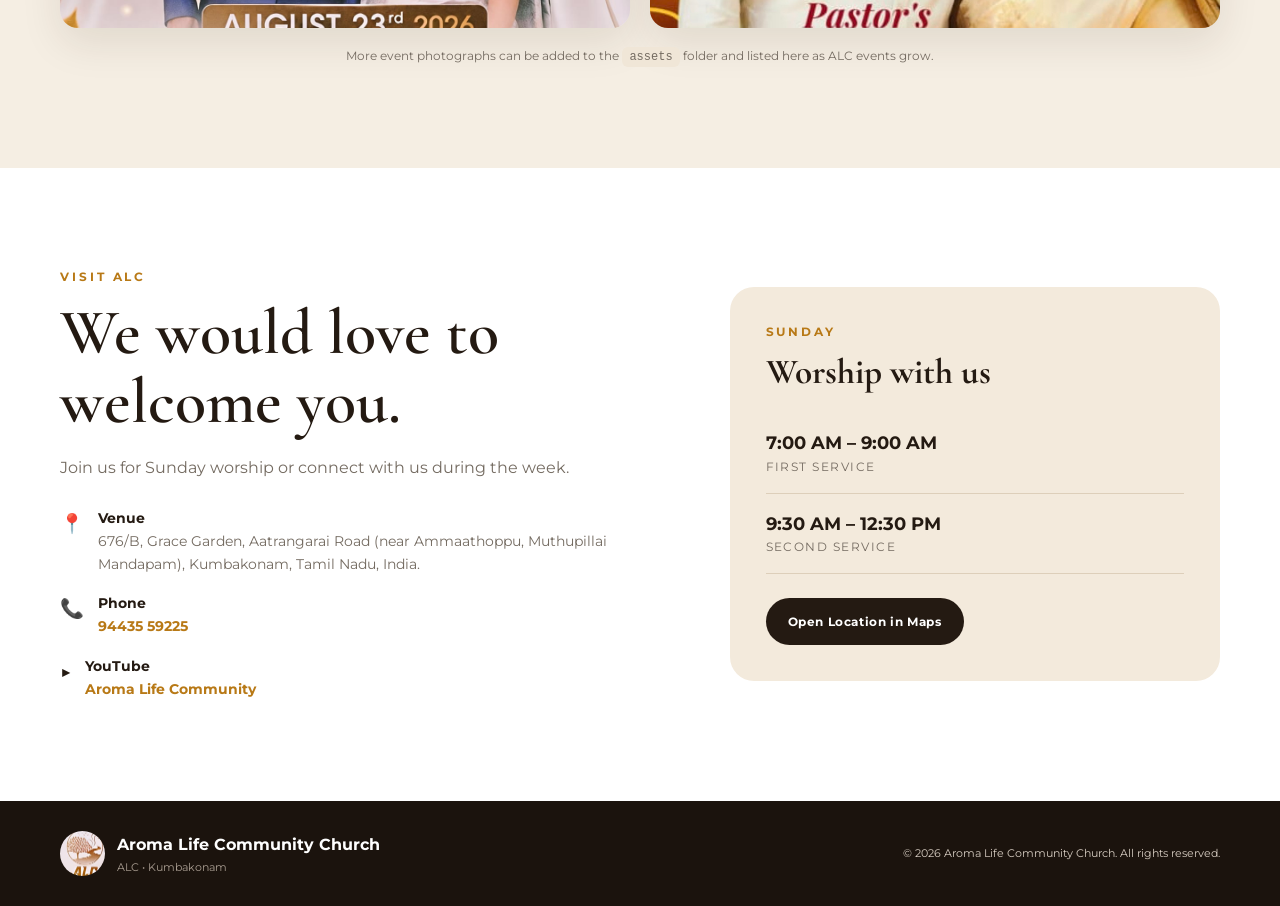
==== commit d6b956ca: "Update index.html" ====
--- a/index.html
+++ b/index.html
@@ -78,8 +78,8 @@
           <p>Our recurring prayer, fellowship and worship activities. Dates are calculated automatically for the current week.</p>
         </div>
         <div id="activitiesGrid" class="activities-grid"></div>
-        <p class="edit-note">To change the recurring schedule in this first version, edit <code>activities.js</code>. A Google Sheets/admin dashboard can be connected in the next version.</p>
-      </div>
+        <!-- <p class="edit-note">To change the recurring schedule in this first version, edit <code>activities.js</code>. A Google Sheets/admin dashboard can be connected in the next version.</p>
+      </div> -->
     </section>
 
     <section id="about" class="section about-section">
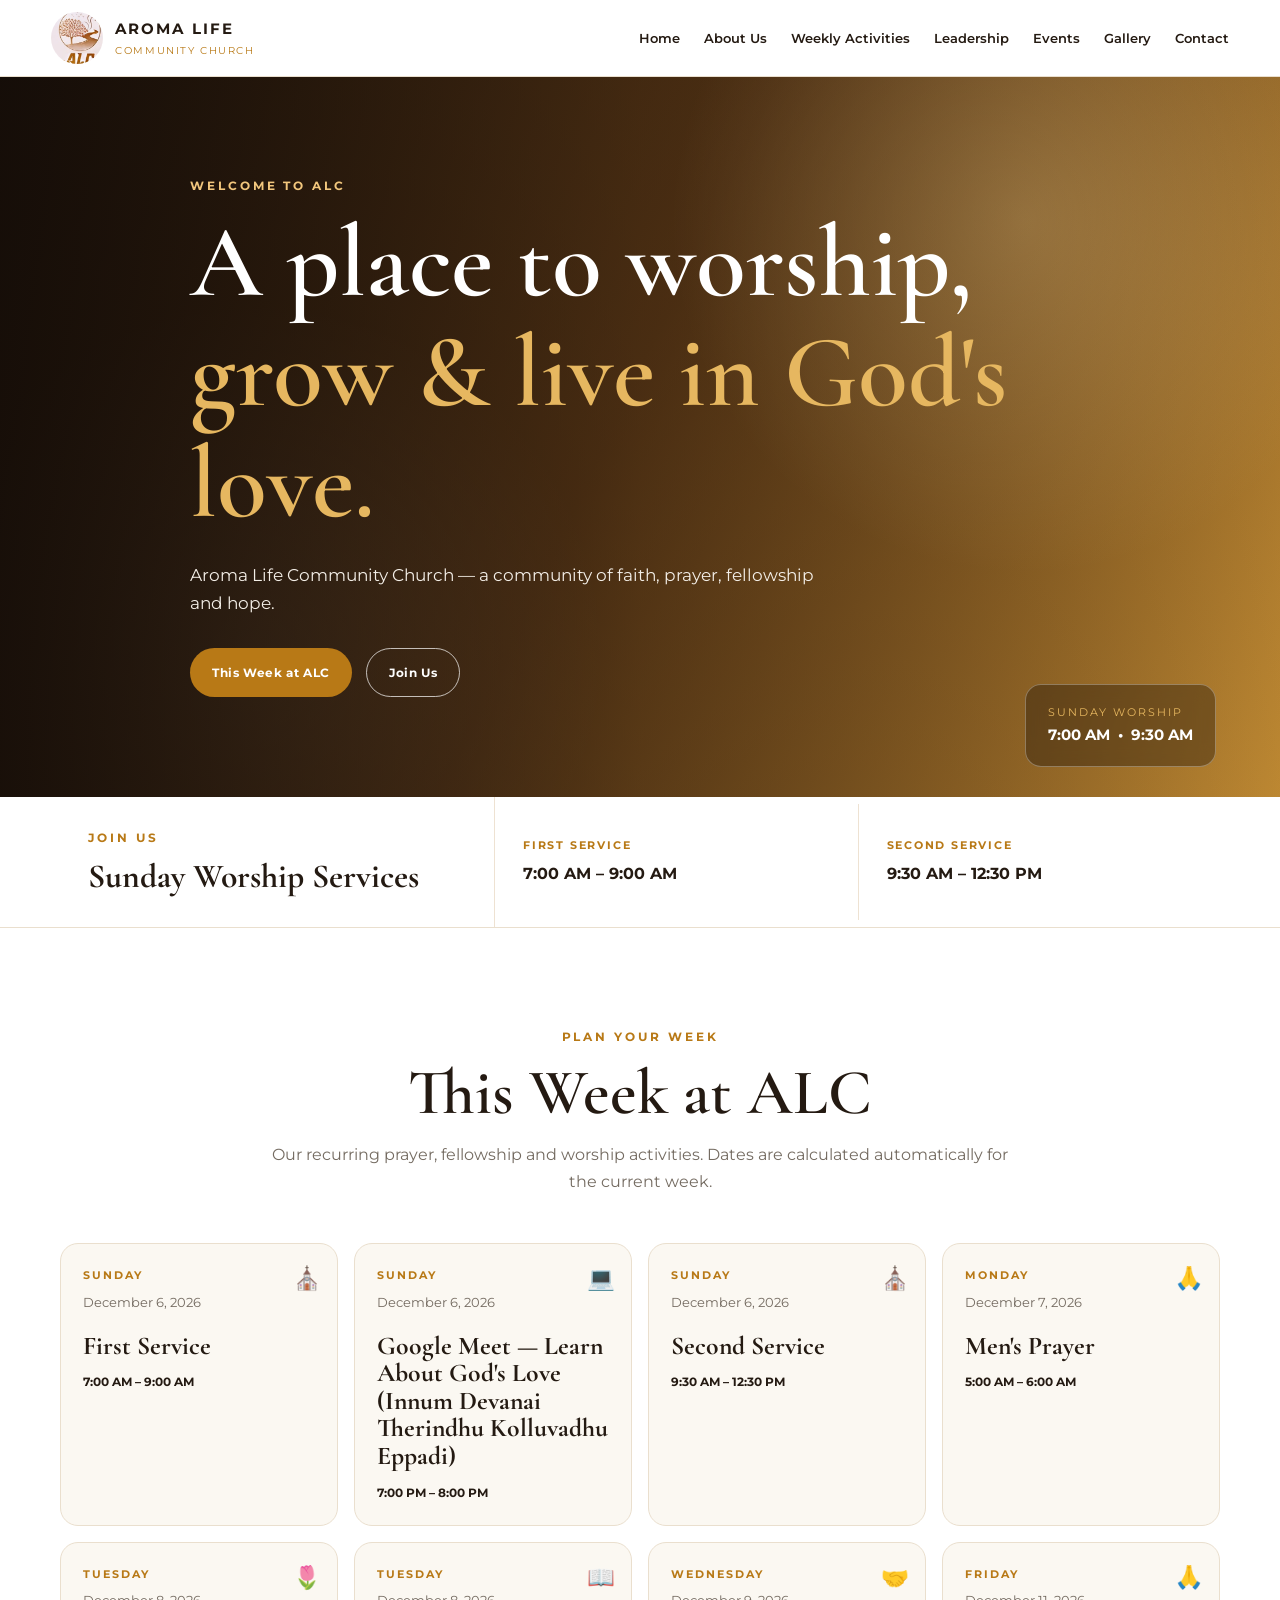
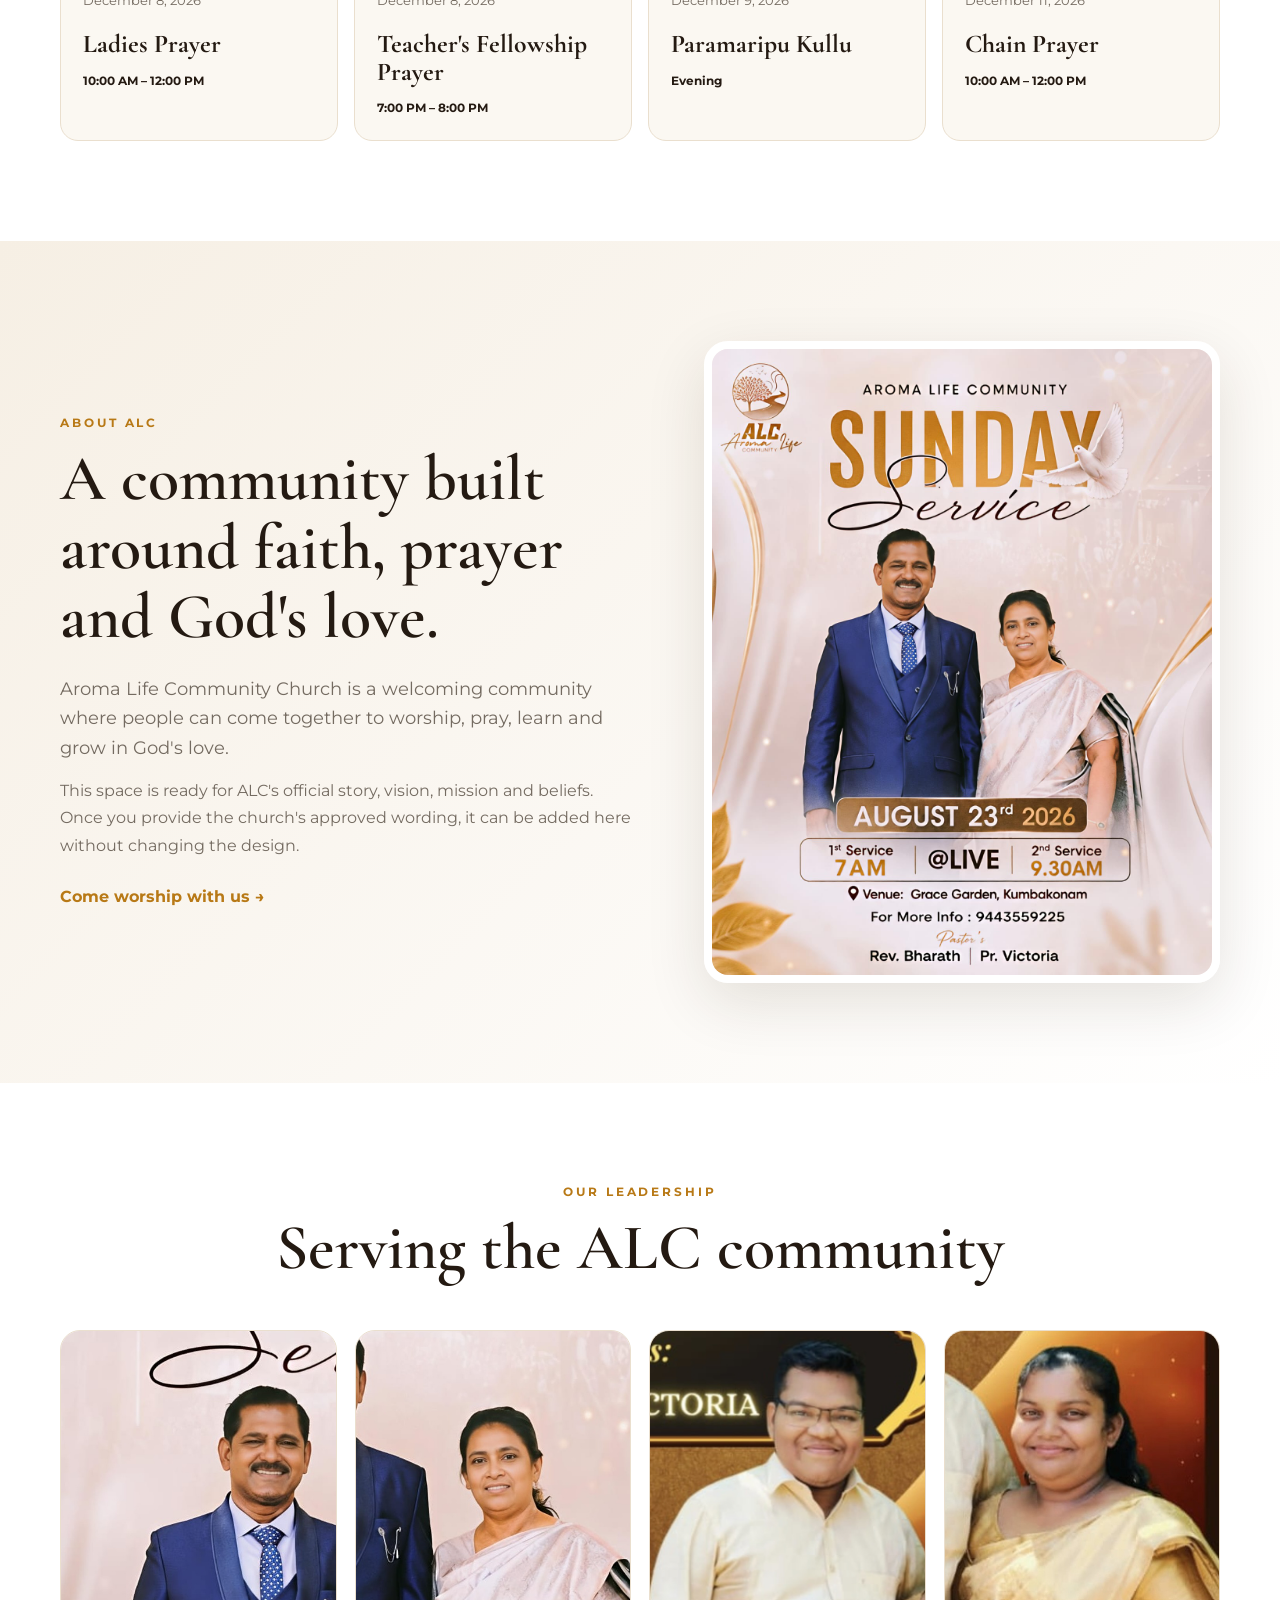
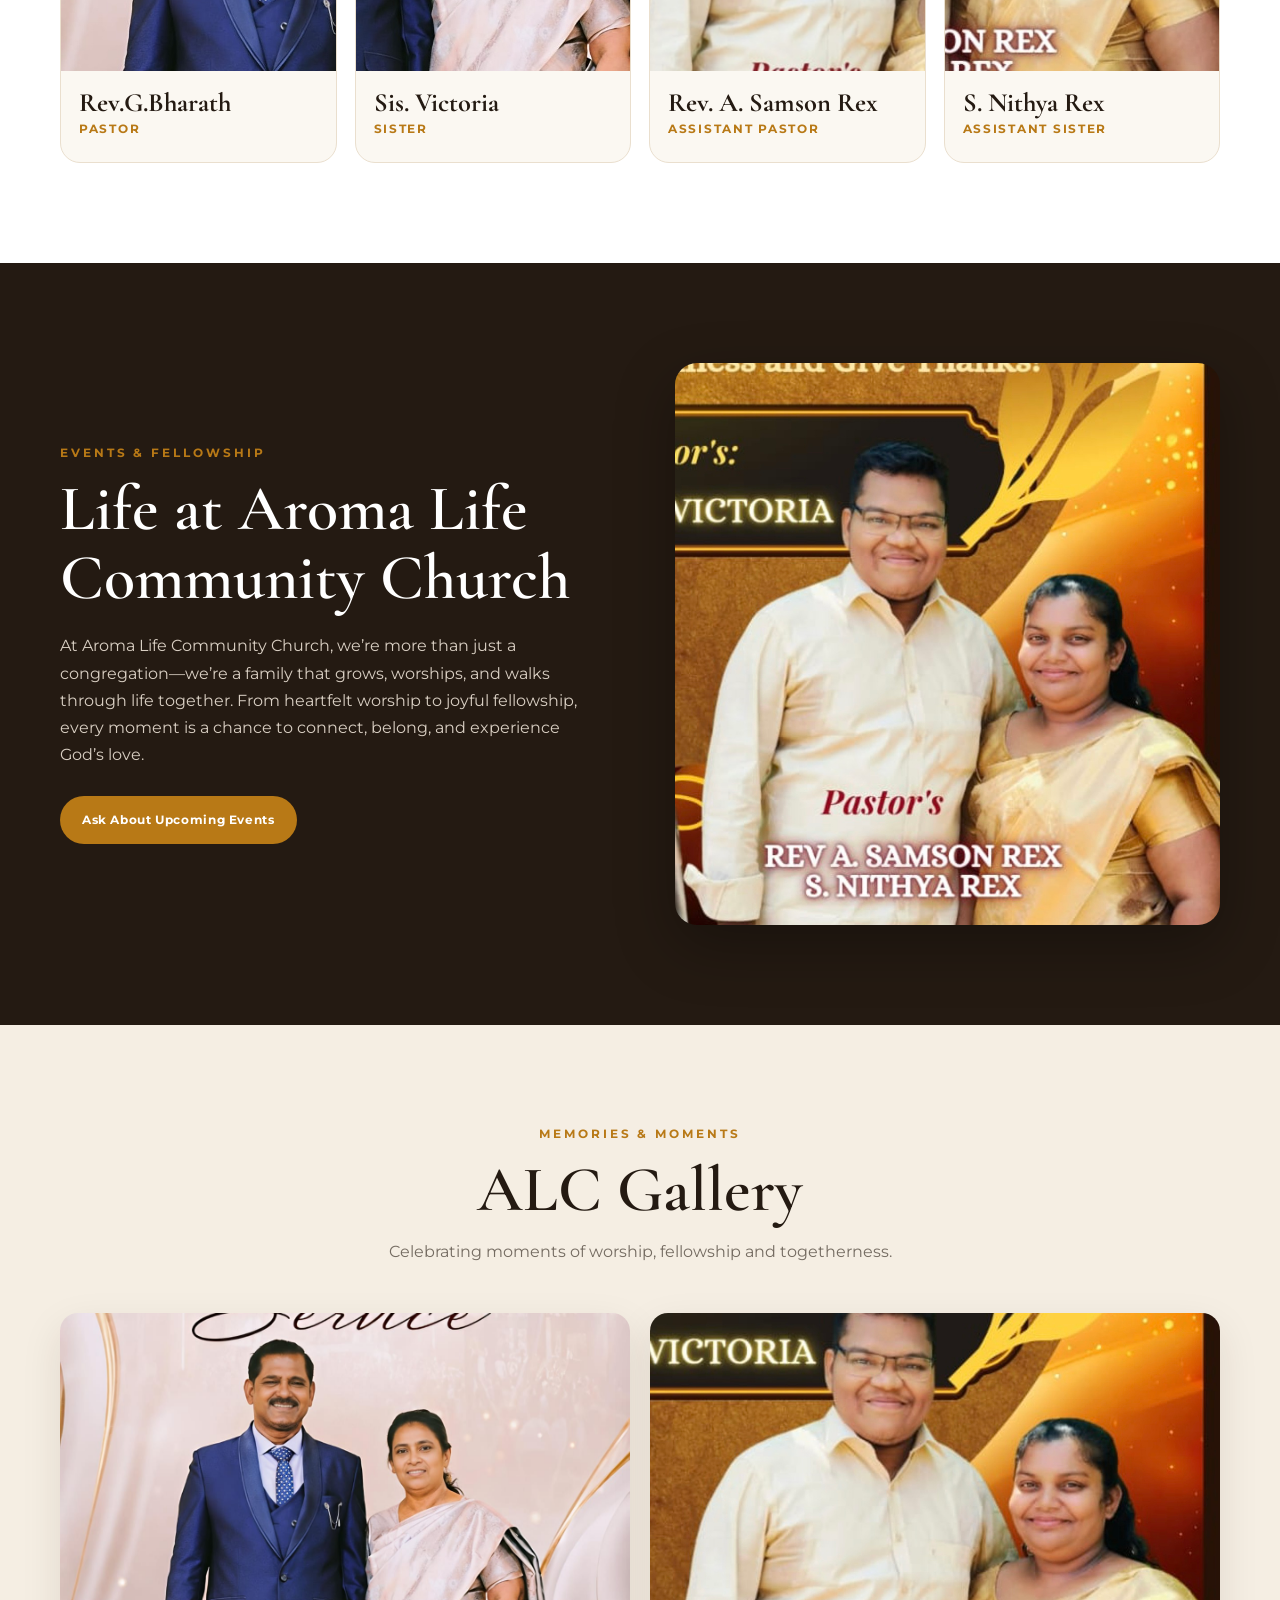
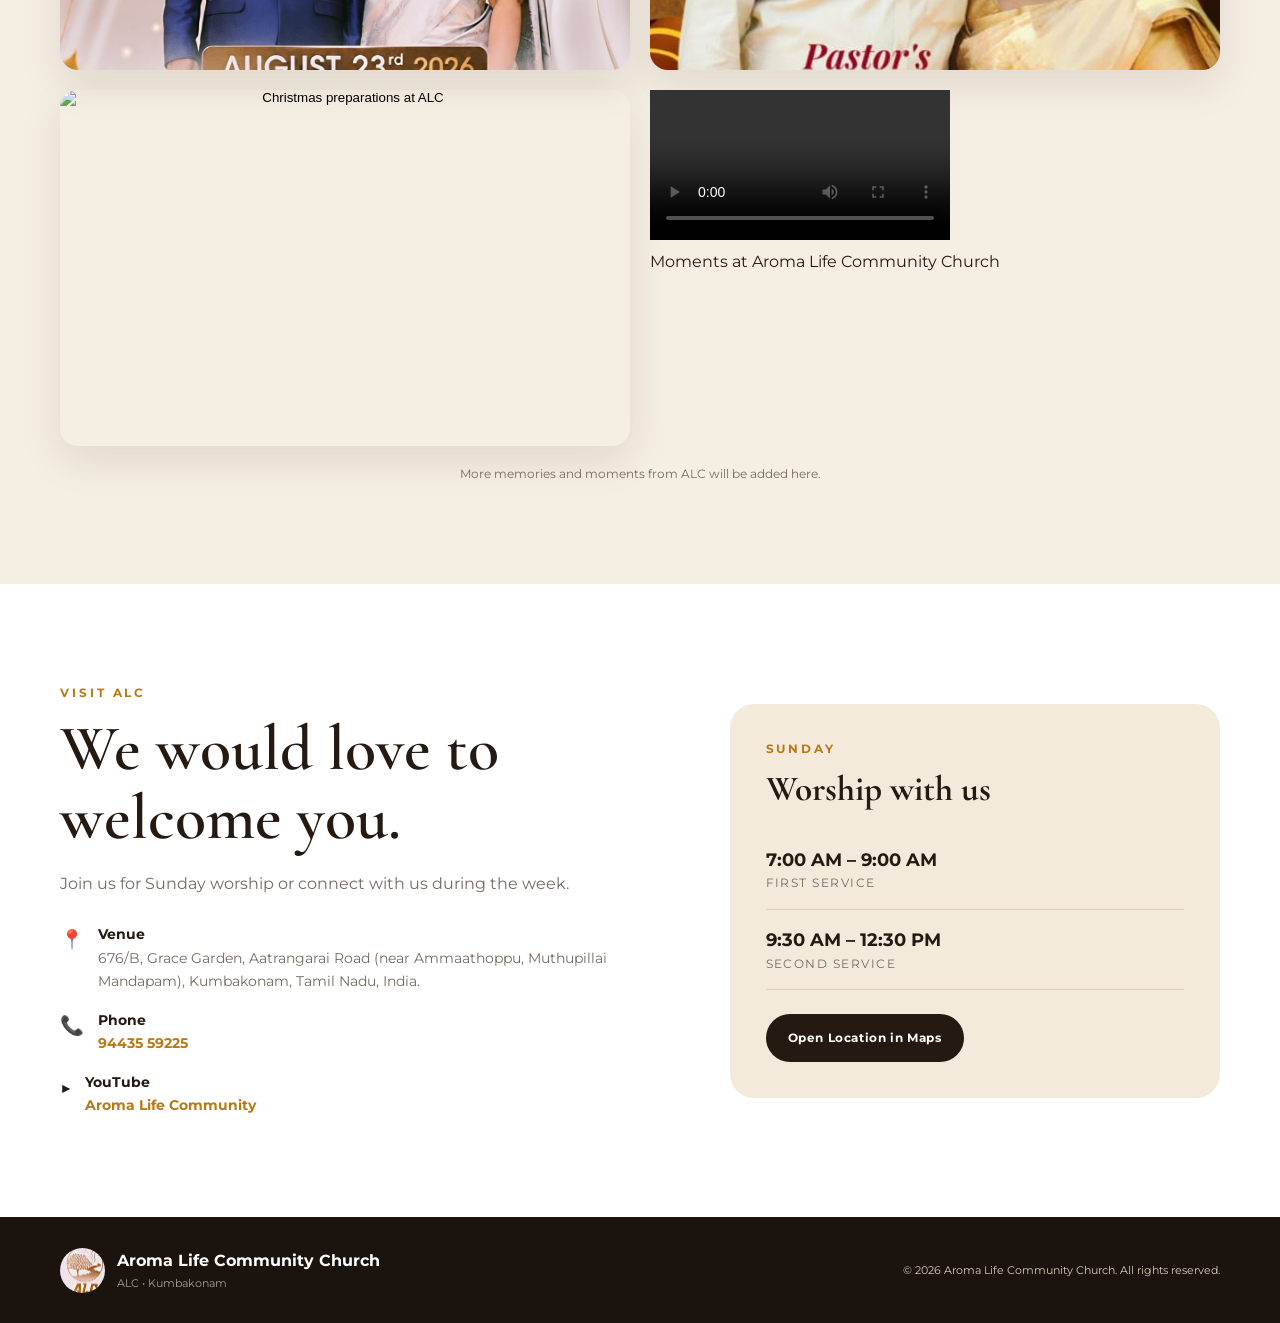
==== commit 6cdb0930: "Update index.html" ====
--- a/index.html
+++ b/index.html
@@ -78,8 +78,8 @@
           <p>Our recurring prayer, fellowship and worship activities. Dates are calculated automatically for the current week.</p>
         </div>
         <div id="activitiesGrid" class="activities-grid"></div>
-        <!-- <p class="edit-note">To change the recurring schedule in this first version, edit <code>activities.js</code>. A Google Sheets/admin dashboard can be connected in the next version.</p>
-      </div> -->
+        <!-- <p class="edit-note">To change the recurring schedule in this first version, edit <code>activities.js</code>. A Google Sheets/admin dashboard can be connected in the next version.</p> -->
+      </div>
     </section>
 
     <section id="about" class="section about-section">
@@ -138,19 +138,55 @@
       </div>
     </section>
 
-    <section id="gallery" class="section gallery-section">
-      <div class="container">
-        <div class="section-heading">
-          <p class="eyebrow">MEMORIES & MOMENTS</p>
-          <h2>ALC Gallery</h2>
-        </div>
-        <div class="gallery-grid">
-          <button class="gallery-item" data-full="assets/sunday-service-poster.jpg"><img src="assets/sunday-service-poster.jpg" alt="Sunday Service"></button>
-          <button class="gallery-item" data-full="assets/assistant-leaders-poster.jpg"><img src="assets/assistant-leaders-poster.jpg" alt="ALC leaders"></button>
-        </div>
-        <p class="gallery-note">More event photographs can be added to the <code>assets</code> folder and listed here as ALC events grow.</p>
-      </div>
-    </section>
+    
+<section id="gallery" class="section gallery-section">
+  <div class="container">
+    <div class="section-heading">
+      <p class="eyebrow">MEMORIES & MOMENTS</p>
+      <h2>ALC Gallery</h2>
+      <p>Celebrating moments of worship, fellowship and togetherness.</p>
+    </div>
+
+    <div class="gallery-grid">
+
+      <!-- Existing Sunday Service Poster -->
+      <button class="gallery-item"
+        data-full="assets/sunday-service-poster.jpg">
+        <img src="assets/sunday-service-poster.jpg"
+          alt="Sunday Service">
+      </button>
+
+      <!-- Existing Assistant Leaders Poster -->
+      <button class="gallery-item"
+        data-full="assets/assistant-leaders-poster.jpg">
+        <img src="assets/assistant-leaders-poster.jpg"
+          alt="ALC leaders">
+      </button>
+
+      <!-- New Christmas Preparation Photograph -->
+      <button class="gallery-item"
+        data-full="assets/christmas_prep_pic.jpg">
+        <img src="assets/christmas_prep_pic.jpg"
+          alt="Christmas preparations at ALC">
+      </button>
+
+      <!-- New Church Video -->
+      <div class="gallery-video-item">
+        <video controls playsinline preload="metadata">
+          <source src="assets/VID-20261105-WA0002.mp4"
+            type="video/mp4">
+          Your browser does not support video playback.
+        </video>
+        <p>Moments at Aroma Life Community Church</p>
+      </div>
+
+    </div>
+
+    <p class="gallery-note">
+      More memories and moments from ALC will be added here.
+    </p>
+  </div>
+</section>
 
     <section id="contact" class="section contact-section">
       <div class="container contact-grid">
